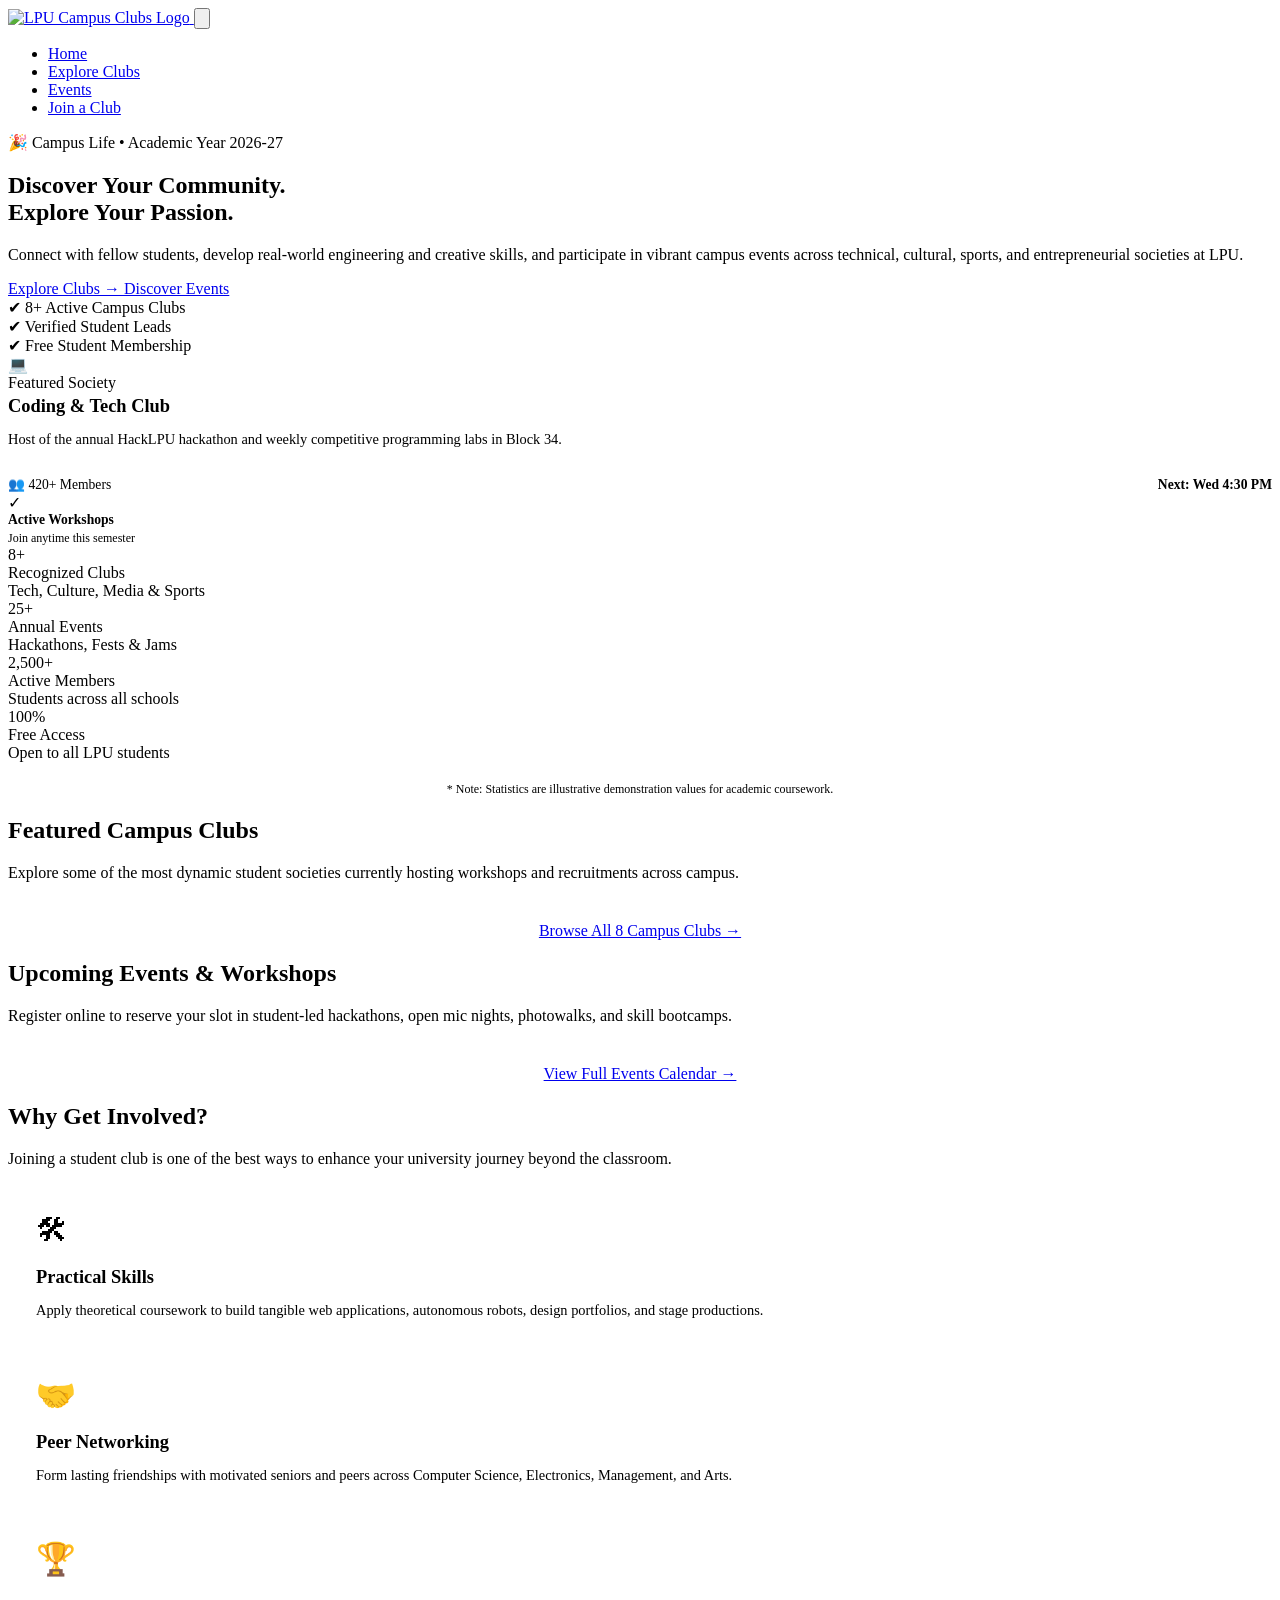
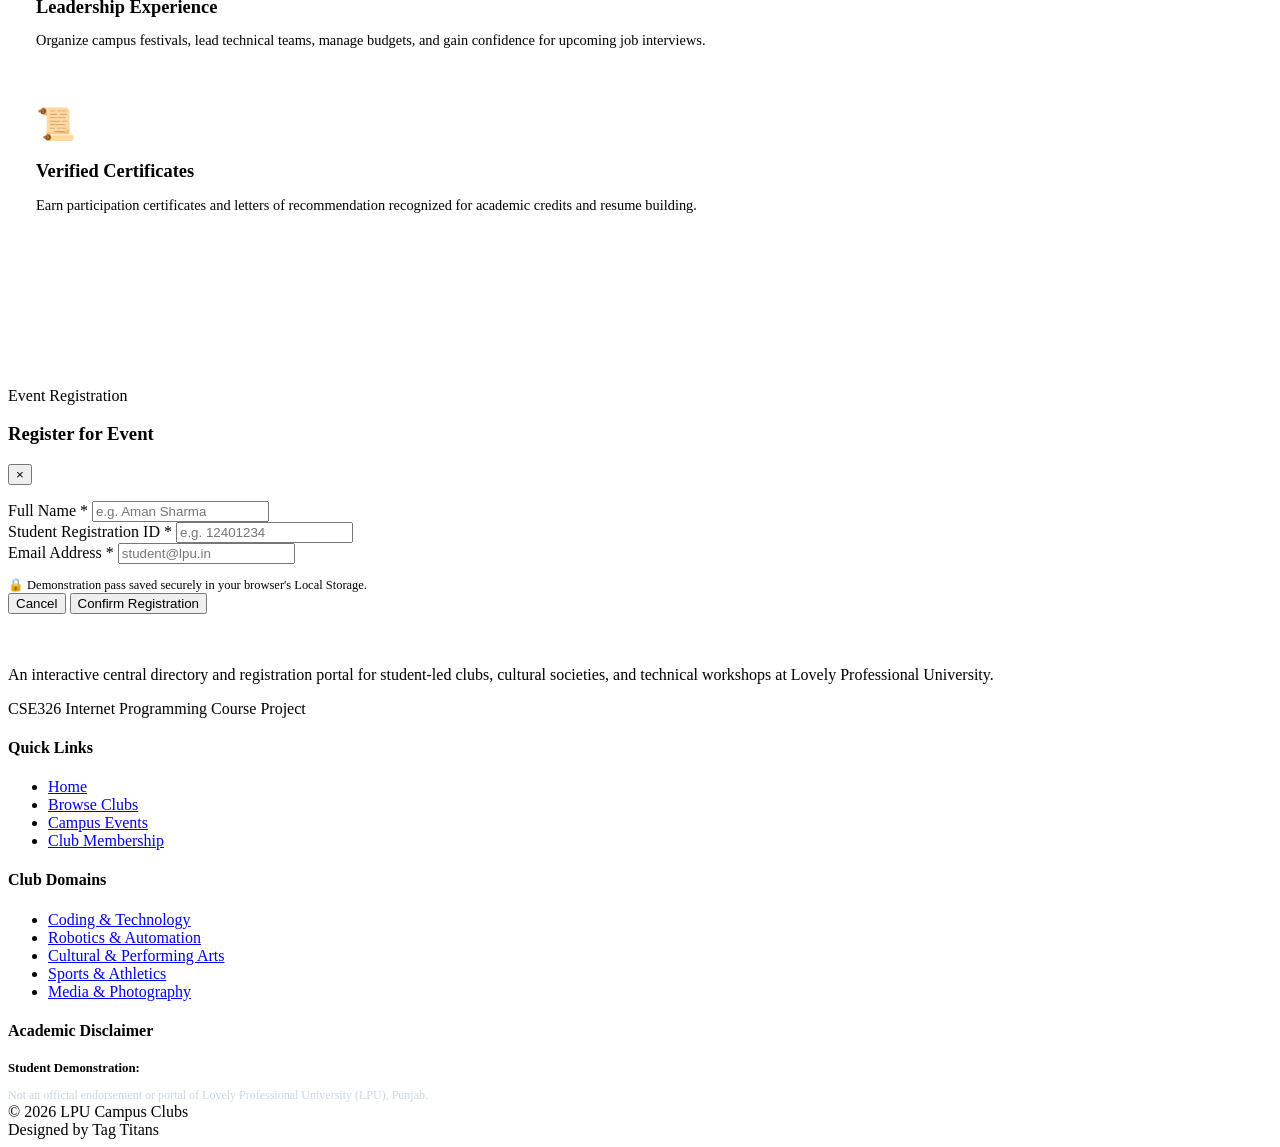
==== index.html @ f7958262 "Add files via upload" ====
<!DOCTYPE html>
<html lang="en">
<head>
  <meta charset="UTF-8">
  <meta name="viewport" content="width=device-width, initial-scale=1.0">
  <meta name="description" content="LPU Campus Clubs - Explore student organizations, campus events, workshops, and join active university clubs at Lovely Professional University.">
  <title>LPU Campus Clubs | Discover Your Community</title>
  
  <!-- Main Stylesheet -->
  <link rel="stylesheet" href="css/style.css">
  <link rel="icon" type="image/svg+xml" href="assets/logo.svg">
</head>
<body>

  <!-- Site Navigation Header -->
  <header class="site-header">
    <div class="container nav-container">
      <!-- Logo Branding -->
      <a href="index.html" class="brand-link" aria-label="LPU Campus Clubs Homepage">
        <img src="assets/logo.svg" alt="LPU Campus Clubs Logo" class="brand-logo-img">
      </a>

      <!-- Mobile Hamburger Button -->
      <button class="mobile-nav-toggle" aria-label="Toggle navigation menu" aria-expanded="false">
        <svg xmlns="http://www.w3.org/2000/svg" fill="none" viewBox="0 0 24 24" stroke="currentColor">
          <path stroke-linecap="round" stroke-linejoin="round" stroke-width="2" d="M4 6h16M4 12h16M4 18h16"/>
        </svg>
      </button>

      <!-- Navigation Links -->
      <nav>
        <ul class="nav-links">
          <li><a href="index.html" class="nav-link active">Home</a></li>
          <li><a href="clubs.html" class="nav-link">Explore Clubs</a></li>
          <li><a href="events.html" class="nav-link">Events</a></li>
          <li><a href="register.html" class="nav-link nav-cta-btn">Join a Club</a></li>
        </ul>
      </nav>
    </div>
  </header>

  <main>
    <!-- Hero Section -->
    <section class="hero">
      <div class="container">
        <div class="hero-grid">
          <!-- Hero Text -->
          <div>
            <div class="hero-pill">
              <span>&#127881;</span> Campus Life &bull; Academic Year 2026-27
            </div>
            <h1 class="hero-title">
              Discover Your Community. <br>
              <span class="highlight">Explore Your Passion.</span>
            </h1>
            <p class="hero-desc">
              Connect with fellow students, develop real-world engineering and creative skills, and participate in vibrant campus events across technical, cultural, sports, and entrepreneurial societies at LPU.
            </p>
            <div class="hero-buttons">
              <a href="clubs.html" class="btn btn-primary">
                Explore Clubs &#8594;
              </a>
              <a href="events.html" class="btn btn-secondary">
                Discover Events
              </a>
            </div>
            <div class="hero-badges-strip">
              <div class="hero-badge-item">
                <span style="color:var(--color-success);">&#10004;</span> 8+ Active Campus Clubs
              </div>
              <div class="hero-badge-item">
                <span style="color:var(--color-primary);">&#10004;</span> Verified Student Leads
              </div>
              <div class="hero-badge-item">
                <span style="color:var(--color-info);">&#10004;</span> Free Student Membership
              </div>
            </div>
          </div>

          <!-- Hero Visual Showcase -->
          <div class="hero-graphic">
            <div class="hero-card-showcase">
              <div class="hero-card-header">
                <div class="hero-card-icon">&#128187;</div>
                <div>
                  <span class="badge badge-tech">Featured Society</span>
                  <h3 style="font-size:1.15rem; margin-top:0.25rem; margin-bottom:0;">Coding &amp; Tech Club</h3>
                </div>
              </div>
              <p style="font-size:0.9rem; color:var(--color-muted); margin-bottom:1rem;">
                Host of the annual HackLPU hackathon and weekly competitive programming labs in Block 34.
              </p>
              <div style="display:flex; justify-content:space-between; align-items:center; font-size:0.85rem; color:var(--color-text); padding-top:0.75rem; border-top:1px solid var(--color-border);">
                <span>&#128101; 420+ Members</span>
                <span style="color:var(--color-primary); font-weight:600;">Next: Wed 4:30 PM</span>
              </div>
            </div>

            <!-- Floating Mini Badge -->
            <div class="floating-stat-card">
              <div class="floating-stat-icon">&#10003;</div>
              <div>
                <strong style="font-size:0.85rem; color:var(--color-dark); display:block;">Active Workshops</strong>
                <span style="font-size:0.75rem; color:var(--color-muted);">Join anytime this semester</span>
              </div>
            </div>
          </div>
        </div>
      </div>
    </section>

    <!-- Statistics Section -->
    <section class="stats-section">
      <div class="container">
        <div class="stats-grid">
          <div class="stat-box">
            <div class="stat-number">8+</div>
            <div class="stat-label">Recognized Clubs</div>
            <div class="stat-sub">Tech, Culture, Media &amp; Sports</div>
          </div>
          <div class="stat-box">
            <div class="stat-number">25+</div>
            <div class="stat-label">Annual Events</div>
            <div class="stat-sub">Hackathons, Fests &amp; Jams</div>
          </div>
          <div class="stat-box">
            <div class="stat-number">2,500+</div>
            <div class="stat-label">Active Members</div>
            <div class="stat-sub">Students across all schools</div>
          </div>
          <div class="stat-box">
            <div class="stat-number">100%</div>
            <div class="stat-label">Free Access</div>
            <div class="stat-sub">Open to all LPU students</div>
          </div>
        </div>
        <p style="text-align:center; font-size:0.75rem; color:var(--color-muted); margin-top:1.25rem; margin-bottom:0;">
          * Note: Statistics are illustrative demonstration values for academic coursework.
        </p>
      </div>
    </section>

    <!-- Featured Clubs Section -->
    <section class="section">
      <div class="container">
        <div class="section-header">
          <h2>Featured Campus Clubs</h2>
          <p>Explore some of the most dynamic student societies currently hosting workshops and recruitments across campus.</p>
        </div>

        <!-- Populated dynamically by js/clubs.js -->
        <div id="featured-clubs-container" class="card-grid"></div>

        <div style="text-align:center; margin-top:2.5rem;">
          <a href="clubs.html" class="btn btn-outline">
            Browse All 8 Campus Clubs &#8594;
          </a>
        </div>
      </div>
    </section>

    <!-- Upcoming Events Section -->
    <section class="section" style="background-color: #ffffff; border-top:1px solid var(--color-border); border-bottom:1px solid var(--color-border);">
      <div class="container">
        <div class="section-header">
          <h2>Upcoming Events &amp; Workshops</h2>
          <p>Register online to reserve your slot in student-led hackathons, open mic nights, photowalks, and skill bootcamps.</p>
        </div>

        <!-- Populated dynamically by js/events.js -->
        <div id="upcoming-events-container" class="card-grid"></div>

        <div style="text-align:center; margin-top:2.5rem;">
          <a href="events.html" class="btn btn-primary">
            View Full Events Calendar &#8594;
          </a>
        </div>
      </div>
    </section>

    <!-- Why Join Campus Clubs Section -->
    <section class="section">
      <div class="container">
        <div class="section-header">
          <h2>Why Get Involved?</h2>
          <p>Joining a student club is one of the best ways to enhance your university journey beyond the classroom.</p>
        </div>

        <div class="card-grid" style="grid-template-columns: repeat(auto-fit, minmax(260px, 1fr));">
          <div class="stat-box" style="text-align:left; padding:1.75rem;">
            <div style="font-size:2rem; color:var(--color-primary); margin-bottom:0.75rem;">&#128736;</div>
            <h3 style="font-size:1.15rem; margin-bottom:0.5rem;">Practical Skills</h3>
            <p style="font-size:0.9rem; color:var(--color-muted); margin-bottom:0;">
              Apply theoretical coursework to build tangible web applications, autonomous robots, design portfolios, and stage productions.
            </p>
          </div>

          <div class="stat-box" style="text-align:left; padding:1.75rem;">
            <div style="font-size:2rem; color:var(--color-primary); margin-bottom:0.75rem;">&#129309;</div>
            <h3 style="font-size:1.15rem; margin-bottom:0.5rem;">Peer Networking</h3>
            <p style="font-size:0.9rem; color:var(--color-muted); margin-bottom:0;">
              Form lasting friendships with motivated seniors and peers across Computer Science, Electronics, Management, and Arts.
            </p>
          </div>

          <div class="stat-box" style="text-align:left; padding:1.75rem;">
            <div style="font-size:2rem; color:var(--color-primary); margin-bottom:0.75rem;">&#127942;</div>
            <h3 style="font-size:1.15rem; margin-bottom:0.5rem;">Leadership Experience</h3>
            <p style="font-size:0.9rem; color:var(--color-muted); margin-bottom:0;">
              Organize campus festivals, lead technical teams, manage budgets, and gain confidence for upcoming job interviews.
            </p>
          </div>

          <div class="stat-box" style="text-align:left; padding:1.75rem;">
            <div style="font-size:2rem; color:var(--color-primary); margin-bottom:0.75rem;">&#128220;</div>
            <h3 style="font-size:1.15rem; margin-bottom:0.5rem;">Verified Certificates</h3>
            <p style="font-size:0.9rem; color:var(--color-muted); margin-bottom:0;">
              Earn participation certificates and letters of recommendation recognized for academic credits and resume building.
            </p>
          </div>
        </div>
      </div>
    </section>

    <!-- Call to Action Banner -->
    <section class="section-sm" style="background: linear-gradient(135deg, var(--color-primary) 0%, var(--color-primary-hover) 100%); color:#ffffff;">
      <div class="container" style="text-align:center;">
        <h2 style="color:#ffffff; margin-bottom:0.75rem;">Ready to Find Your Community?</h2>
        <p style="color:var(--color-primary-light); max-width:600px; margin:0 auto 1.75rem auto; font-size:1.05rem;">
          Take the first step toward enriching your campus experience. Membership is free for all enrolled LPU students.
        </p>
        <a href="register.html" class="btn btn-secondary" style="font-weight:700; color:var(--color-primary-hover);">
          Join a Club Today &#8594;
        </a>
      </div>
    </section>
  </main>

  <!-- Reusable Event Registration Modal Dialog -->
  <div class="modal-backdrop" id="event-registration-modal" role="dialog" aria-modal="true" aria-labelledby="modal-event-title">
    <div class="modal-dialog">
      <div class="modal-header">
        <div>
          <span class="badge badge-tech" style="margin-bottom:0.25rem;">Event Registration</span>
          <h3 class="modal-title" id="modal-event-title">Register for Event</h3>
        </div>
        <button type="button" class="modal-close-btn" id="modal-close-btn" aria-label="Close modal">&times;</button>
      </div>
      <form id="modal-event-form">
        <div class="modal-body">
          <p id="modal-event-meta" style="font-size:0.85rem; color:var(--color-muted); margin-bottom:1rem;"></p>
          
          <div class="form-group">
            <label class="form-label" for="modal-student-name">Full Name <span class="required">*</span></label>
            <input type="text" id="modal-student-name" class="form-control" placeholder="e.g. Aman Sharma" required>
          </div>

          <div class="form-group">
            <label class="form-label" for="modal-student-id">Student Registration ID <span class="required">*</span></label>
            <input type="text" id="modal-student-id" class="form-control" placeholder="e.g. 12401234" required>
          </div>

          <div class="form-group">
            <label class="form-label" for="modal-student-email">Email Address <span class="required">*</span></label>
            <input type="email" id="modal-student-email" class="form-control" placeholder="student@lpu.in" required>
          </div>

          <p style="font-size:0.78rem; color:var(--color-muted); margin-bottom:0;">
            &#128274; Demonstration pass saved securely in your browser's Local Storage.
          </p>
        </div>
        <div class="modal-footer">
          <button type="button" class="btn btn-secondary btn-sm" id="modal-cancel-btn">Cancel</button>
          <button type="submit" class="btn btn-primary btn-sm">Confirm Registration</button>
        </div>
      </form>
    </div>
  </div>

  <!-- Shared Site Footer -->
  <footer class="site-footer">
    <div class="container">
      <div class="footer-grid">
        <!-- Col 1: About -->
        <div class="footer-col">
          <div style="display:flex; align-items:center; gap:0.5rem; margin-bottom:1rem;">
            <img src="assets/logo.svg" alt="LPU Campus Clubs Logo" style="height:36px; filter:brightness(0) invert(1);">
          </div>
          <p>
            An interactive central directory and registration portal for student-led clubs, cultural societies, and technical workshops at Lovely Professional University.
          </p>
          <p class="disclaimer-tag">CSE326 Internet Programming Course Project</p>
        </div>

        <!-- Col 2: Navigation -->
        <div class="footer-col">
          <h4>Quick Links</h4>
          <ul class="footer-links">
            <li><a href="index.html">Home</a></li>
            <li><a href="clubs.html">Browse Clubs</a></li>
            <li><a href="events.html">Campus Events</a></li>
            <li><a href="register.html">Club Membership</a></li>
          </ul>
        </div>

        <!-- Col 3: Popular Categories -->
        <div class="footer-col">
          <h4>Club Domains</h4>
          <ul class="footer-links">
            <li><a href="clubs.html">Coding &amp; Technology</a></li>
            <li><a href="clubs.html">Robotics &amp; Automation</a></li>
            <li><a href="clubs.html">Cultural &amp; Performing Arts</a></li>
            <li><a href="clubs.html">Sports &amp; Athletics</a></li>
            <li><a href="clubs.html">Media &amp; Photography</a></li>
          </ul>
        </div>

        <!-- Col 4: Project Disclaimer -->
        <div class="footer-col">
          <h4>Academic Disclaimer</h4>
          <div class="footer-badge-box">
            <p style="font-size:0.8rem; margin-bottom:0.5rem;">
              <strong>Student Demonstration:</strong>
            </p>
            <p style="font-size:0.75rem; margin-bottom:0; color:#cbd5e1;">
              Not an official endorsement or portal of Lovely Professional University (LPU), Punjab.
            </p>
          </div>
        </div>
      </div>

      <div class="footer-bottom">
        <div>
          &copy; 2026 LPU Campus Clubs
        </div>
        <div>
          Designed by Tag Titans
        </div>
      </div>
    </div>
  </footer>

  <!-- Scripts -->
  <script src="js/main.js"></script>
  <script src="js/clubs.js"></script>
  <script src="js/events.js"></script>
</body>
</html>
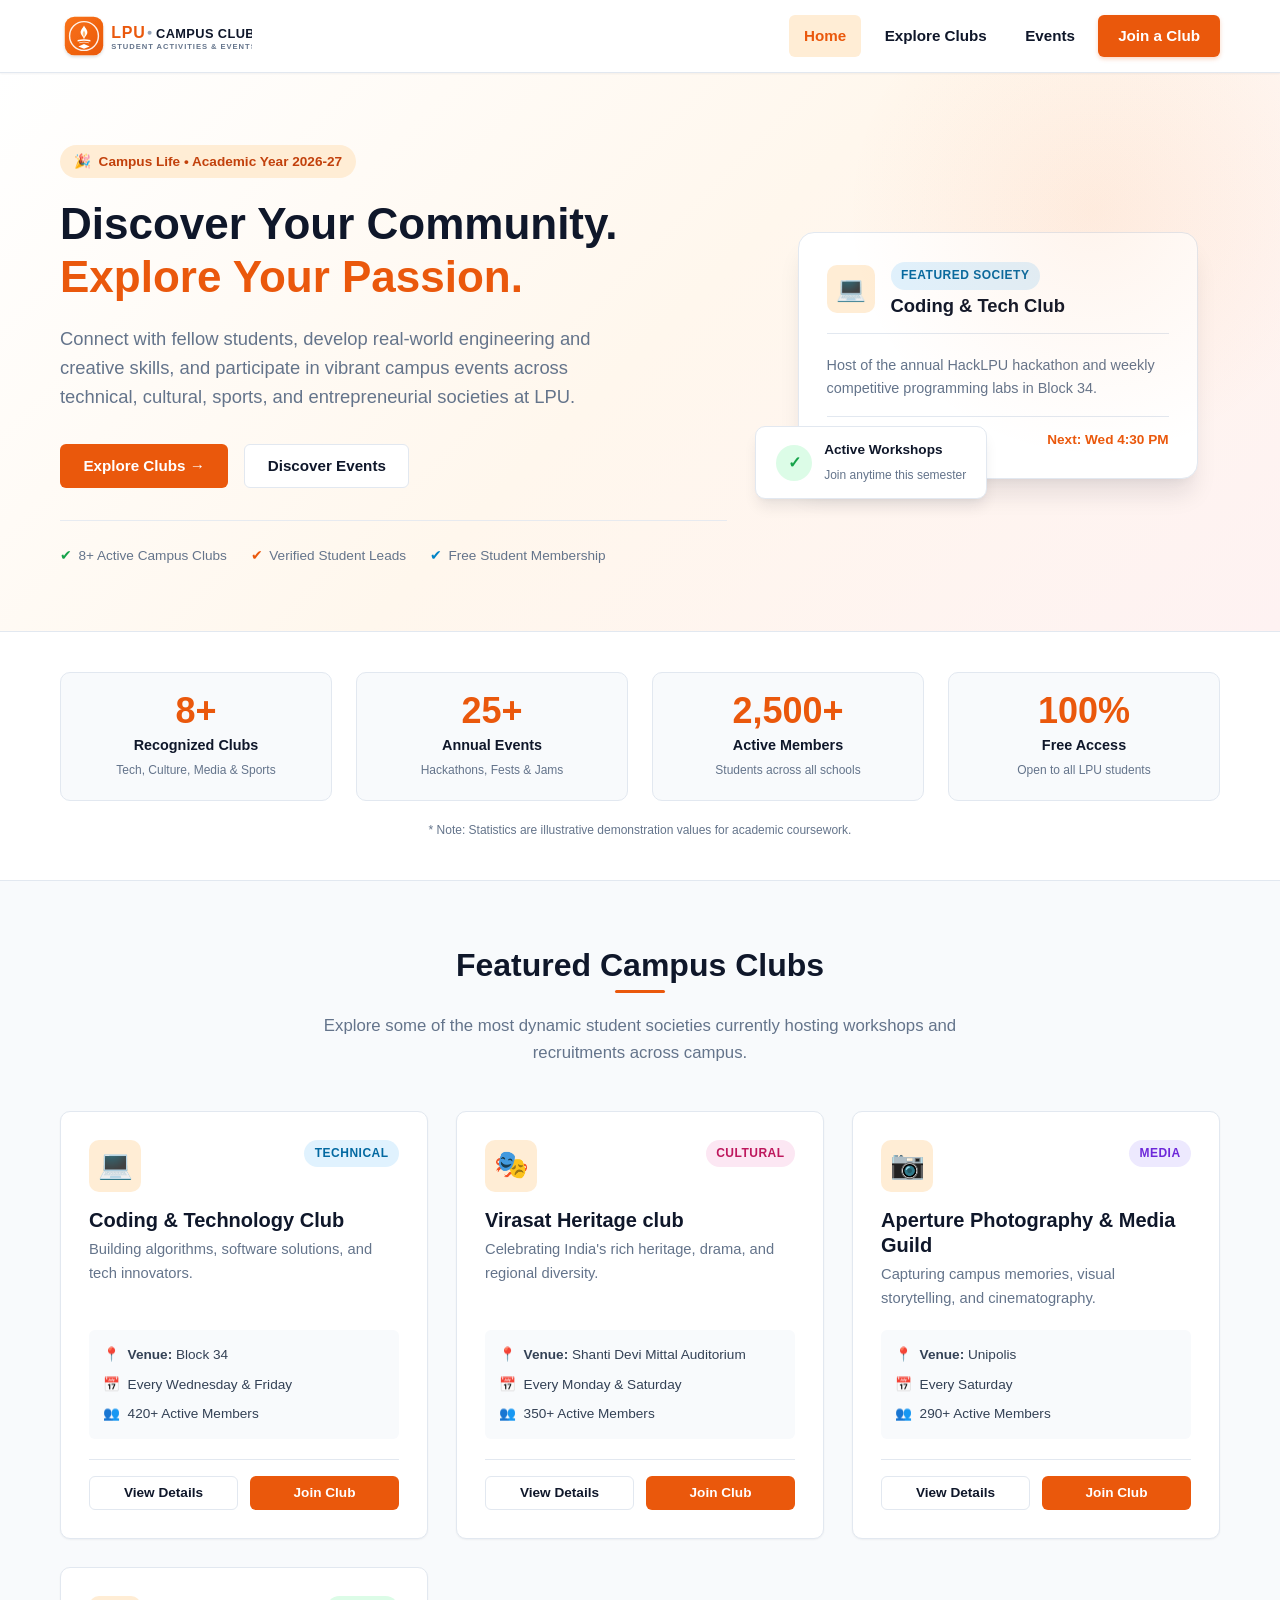
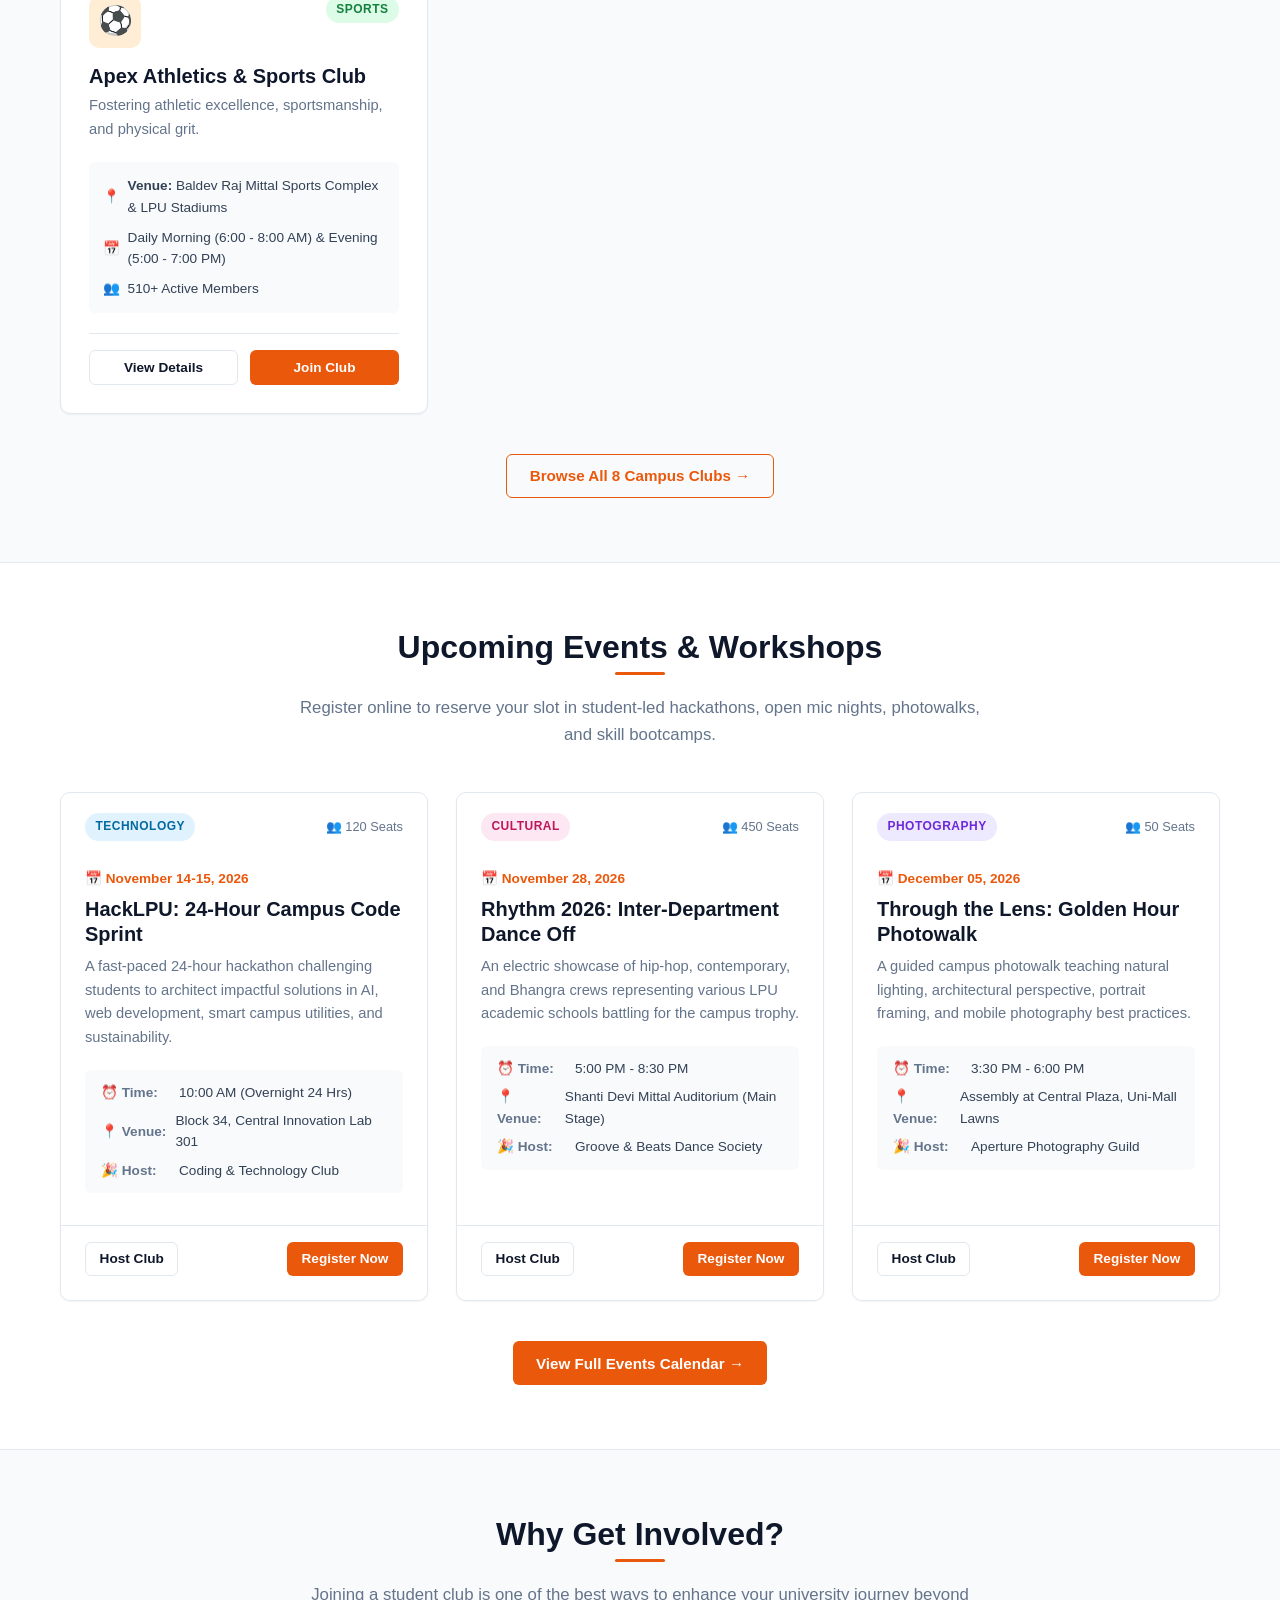
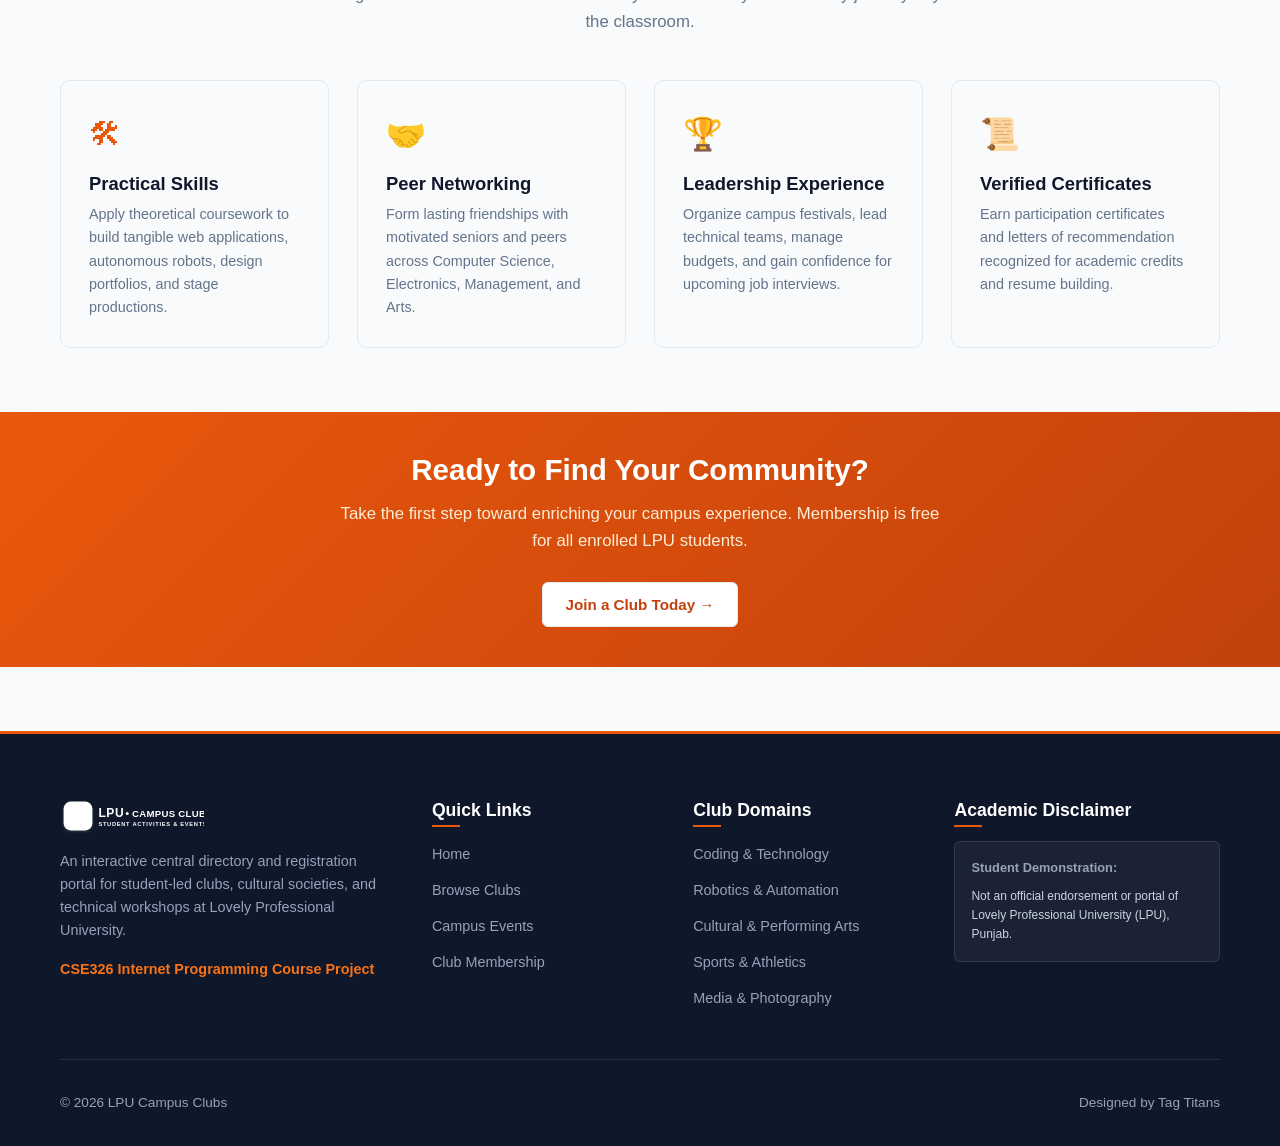
==== commit 7070c6f2: "Update index.html" ====
--- a/index.html
+++ b/index.html
@@ -1,33 +1,50 @@
+
 <!DOCTYPE html>
 <html lang="en">
 <head>
   <meta charset="UTF-8">
   <meta name="viewport" content="width=device-width, initial-scale=1.0">
+
   <meta name="description" content="LPU Campus Clubs - Explore student organizations, campus events, workshops, and join active university clubs at Lovely Professional University.">
+
   <title>LPU Campus Clubs | Discover Your Community</title>
-  
-  <!-- Main Stylesheet -->
-  <link rel="stylesheet" href="css/style.css">
-  <link rel="icon" type="image/svg+xml" href="assets/logo.svg">
+
+  <!-- Correct CSS Path -->
+  <link rel="stylesheet" href="style.css">
+
+  <!-- Correct Logo Path -->
+  <link rel="icon" type="image/svg+xml" href="logo.svg">
+
+  <!-- JavaScript Files -->
+  <script src="main.js" defer></script>
+  <script src="clubs.js" defer></script>
+  <script src="events.js" defer></script>
 </head>
+
 <body>
 
-  <!-- Site Navigation Header -->
+  <!-- HEADER -->
   <header class="site-header">
     <div class="container nav-container">
-      <!-- Logo Branding -->
+
       <a href="index.html" class="brand-link" aria-label="LPU Campus Clubs Homepage">
-        <img src="assets/logo.svg" alt="LPU Campus Clubs Logo" class="brand-logo-img">
+        <img src="logo.svg" alt="LPU Campus Clubs Logo" class="brand-logo-img">
       </a>
 
-      <!-- Mobile Hamburger Button -->
-      <button class="mobile-nav-toggle" aria-label="Toggle navigation menu" aria-expanded="false">
-        <svg xmlns="http://www.w3.org/2000/svg" fill="none" viewBox="0 0 24 24" stroke="currentColor">
-          <path stroke-linecap="round" stroke-linejoin="round" stroke-width="2" d="M4 6h16M4 12h16M4 18h16"/>
+      <button class="mobile-nav-toggle"
+        aria-label="Toggle navigation menu"
+        aria-expanded="false">
+
+        <svg xmlns="http://www.w3.org/2000/svg"
+          fill="none" viewBox="0 0 24 24" stroke="currentColor">
+          <path stroke-linecap="round"
+            stroke-linejoin="round"
+            stroke-width="2"
+            d="M4 6h16M4 12h16M4 18h16"/>
         </svg>
+
       </button>
 
-      <!-- Navigation Links -->
       <nav>
         <ul class="nav-links">
           <li><a href="index.html" class="nav-link active">Home</a></li>
@@ -36,276 +53,493 @@
           <li><a href="register.html" class="nav-link nav-cta-btn">Join a Club</a></li>
         </ul>
       </nav>
+
     </div>
   </header>
 
+
   <main>
-    <!-- Hero Section -->
+
+    <!-- HERO SECTION -->
     <section class="hero">
       <div class="container">
         <div class="hero-grid">
-          <!-- Hero Text -->
+
           <div>
+
             <div class="hero-pill">
-              <span>&#127881;</span> Campus Life &bull; Academic Year 2026-27
+              <span>&#127881;</span>
+              Campus Life &bull; Academic Year 2026-27
             </div>
+
             <h1 class="hero-title">
-              Discover Your Community. <br>
+              Discover Your Community.
+              <br>
               <span class="highlight">Explore Your Passion.</span>
             </h1>
+
             <p class="hero-desc">
-              Connect with fellow students, develop real-world engineering and creative skills, and participate in vibrant campus events across technical, cultural, sports, and entrepreneurial societies at LPU.
-            </p>
+              Connect with fellow students, develop real-world engineering
+              and creative skills, and participate in vibrant campus events
+              across technical, cultural, sports, and entrepreneurial
+              societies at LPU.
+            </p>
+
             <div class="hero-buttons">
+
               <a href="clubs.html" class="btn btn-primary">
                 Explore Clubs &#8594;
               </a>
+
               <a href="events.html" class="btn btn-secondary">
                 Discover Events
               </a>
+
             </div>
+
             <div class="hero-badges-strip">
+
               <div class="hero-badge-item">
-                <span style="color:var(--color-success);">&#10004;</span> 8+ Active Campus Clubs
+                <span style="color:var(--color-success);">&#10004;</span>
+                8+ Active Campus Clubs
               </div>
+
               <div class="hero-badge-item">
-                <span style="color:var(--color-primary);">&#10004;</span> Verified Student Leads
+                <span style="color:var(--color-primary);">&#10004;</span>
+                Verified Student Leads
               </div>
+
               <div class="hero-badge-item">
-                <span style="color:var(--color-info);">&#10004;</span> Free Student Membership
+                <span style="color:var(--color-info);">&#10004;</span>
+                Free Student Membership
               </div>
+
             </div>
-          </div>
-
-          <!-- Hero Visual Showcase -->
+
+          </div>
+
+
+          <!-- HERO GRAPHIC -->
           <div class="hero-graphic">
+
             <div class="hero-card-showcase">
+
               <div class="hero-card-header">
+
                 <div class="hero-card-icon">&#128187;</div>
+
                 <div>
                   <span class="badge badge-tech">Featured Society</span>
-                  <h3 style="font-size:1.15rem; margin-top:0.25rem; margin-bottom:0;">Coding &amp; Tech Club</h3>
+
+                  <h3 style="font-size:1.15rem;margin-top:0.25rem;margin-bottom:0;">
+                    Coding &amp; Tech Club
+                  </h3>
                 </div>
+
               </div>
-              <p style="font-size:0.9rem; color:var(--color-muted); margin-bottom:1rem;">
-                Host of the annual HackLPU hackathon and weekly competitive programming labs in Block 34.
+
+              <p style="font-size:0.9rem;color:var(--color-muted);margin-bottom:1rem;">
+                Host of the annual HackLPU hackathon and weekly
+                competitive programming labs in Block 34.
               </p>
-              <div style="display:flex; justify-content:space-between; align-items:center; font-size:0.85rem; color:var(--color-text); padding-top:0.75rem; border-top:1px solid var(--color-border);">
+
+              <div style="display:flex;justify-content:space-between;align-items:center;font-size:0.85rem;color:var(--color-text);padding-top:0.75rem;border-top:1px solid var(--color-border);">
+
                 <span>&#128101; 420+ Members</span>
-                <span style="color:var(--color-primary); font-weight:600;">Next: Wed 4:30 PM</span>
+
+                <span style="color:var(--color-primary);font-weight:600;">
+                  Next: Wed 4:30 PM
+                </span>
+
               </div>
+
             </div>
 
-            <!-- Floating Mini Badge -->
             <div class="floating-stat-card">
+
               <div class="floating-stat-icon">&#10003;</div>
+
               <div>
-                <strong style="font-size:0.85rem; color:var(--color-dark); display:block;">Active Workshops</strong>
-                <span style="font-size:0.75rem; color:var(--color-muted);">Join anytime this semester</span>
+                <strong style="font-size:0.85rem;color:var(--color-dark);display:block;">
+                  Active Workshops
+                </strong>
+
+                <span style="font-size:0.75rem;color:var(--color-muted);">
+                  Join anytime this semester
+                </span>
               </div>
+
             </div>
-          </div>
+
+          </div>
+
         </div>
       </div>
     </section>
 
-    <!-- Statistics Section -->
+
+    <!-- STATISTICS -->
     <section class="stats-section">
+
       <div class="container">
+
         <div class="stats-grid">
+
           <div class="stat-box">
             <div class="stat-number">8+</div>
             <div class="stat-label">Recognized Clubs</div>
             <div class="stat-sub">Tech, Culture, Media &amp; Sports</div>
           </div>
+
           <div class="stat-box">
             <div class="stat-number">25+</div>
             <div class="stat-label">Annual Events</div>
             <div class="stat-sub">Hackathons, Fests &amp; Jams</div>
           </div>
+
           <div class="stat-box">
             <div class="stat-number">2,500+</div>
             <div class="stat-label">Active Members</div>
             <div class="stat-sub">Students across all schools</div>
           </div>
+
           <div class="stat-box">
             <div class="stat-number">100%</div>
             <div class="stat-label">Free Access</div>
             <div class="stat-sub">Open to all LPU students</div>
           </div>
-        </div>
-        <p style="text-align:center; font-size:0.75rem; color:var(--color-muted); margin-top:1.25rem; margin-bottom:0;">
+
+        </div>
+
+        <p style="text-align:center;font-size:0.75rem;color:var(--color-muted);margin-top:1.25rem;margin-bottom:0;">
           * Note: Statistics are illustrative demonstration values for academic coursework.
         </p>
-      </div>
+
+      </div>
+
     </section>
 
-    <!-- Featured Clubs Section -->
+
+    <!-- FEATURED CLUBS -->
     <section class="section">
+
       <div class="container">
+
         <div class="section-header">
           <h2>Featured Campus Clubs</h2>
-          <p>Explore some of the most dynamic student societies currently hosting workshops and recruitments across campus.</p>
-        </div>
-
-        <!-- Populated dynamically by js/clubs.js -->
+
+          <p>
+            Explore some of the most dynamic student societies currently
+            hosting workshops and recruitments across campus.
+          </p>
+        </div>
+
         <div id="featured-clubs-container" class="card-grid"></div>
 
-        <div style="text-align:center; margin-top:2.5rem;">
+        <div style="text-align:center;margin-top:2.5rem;">
+
           <a href="clubs.html" class="btn btn-outline">
             Browse All 8 Campus Clubs &#8594;
           </a>
-        </div>
-      </div>
+
+        </div>
+
+      </div>
+
     </section>
 
-    <!-- Upcoming Events Section -->
-    <section class="section" style="background-color: #ffffff; border-top:1px solid var(--color-border); border-bottom:1px solid var(--color-border);">
+
+    <!-- UPCOMING EVENTS -->
+    <section class="section"
+      style="background-color:#ffffff;border-top:1px solid var(--color-border);border-bottom:1px solid var(--color-border);">
+
       <div class="container">
+
         <div class="section-header">
           <h2>Upcoming Events &amp; Workshops</h2>
-          <p>Register online to reserve your slot in student-led hackathons, open mic nights, photowalks, and skill bootcamps.</p>
-        </div>
-
-        <!-- Populated dynamically by js/events.js -->
+
+          <p>
+            Register online to reserve your slot in student-led hackathons,
+            open mic nights, photowalks, and skill bootcamps.
+          </p>
+        </div>
+
         <div id="upcoming-events-container" class="card-grid"></div>
 
-        <div style="text-align:center; margin-top:2.5rem;">
+        <div style="text-align:center;margin-top:2.5rem;">
+
           <a href="events.html" class="btn btn-primary">
             View Full Events Calendar &#8594;
           </a>
-        </div>
-      </div>
+
+        </div>
+
+      </div>
+
     </section>
 
-    <!-- Why Join Campus Clubs Section -->
+
+    <!-- WHY JOIN CLUBS -->
     <section class="section">
+
       <div class="container">
+
         <div class="section-header">
           <h2>Why Get Involved?</h2>
-          <p>Joining a student club is one of the best ways to enhance your university journey beyond the classroom.</p>
-        </div>
-
-        <div class="card-grid" style="grid-template-columns: repeat(auto-fit, minmax(260px, 1fr));">
-          <div class="stat-box" style="text-align:left; padding:1.75rem;">
-            <div style="font-size:2rem; color:var(--color-primary); margin-bottom:0.75rem;">&#128736;</div>
-            <h3 style="font-size:1.15rem; margin-bottom:0.5rem;">Practical Skills</h3>
-            <p style="font-size:0.9rem; color:var(--color-muted); margin-bottom:0;">
-              Apply theoretical coursework to build tangible web applications, autonomous robots, design portfolios, and stage productions.
-            </p>
-          </div>
-
-          <div class="stat-box" style="text-align:left; padding:1.75rem;">
-            <div style="font-size:2rem; color:var(--color-primary); margin-bottom:0.75rem;">&#129309;</div>
-            <h3 style="font-size:1.15rem; margin-bottom:0.5rem;">Peer Networking</h3>
-            <p style="font-size:0.9rem; color:var(--color-muted); margin-bottom:0;">
-              Form lasting friendships with motivated seniors and peers across Computer Science, Electronics, Management, and Arts.
-            </p>
-          </div>
-
-          <div class="stat-box" style="text-align:left; padding:1.75rem;">
-            <div style="font-size:2rem; color:var(--color-primary); margin-bottom:0.75rem;">&#127942;</div>
-            <h3 style="font-size:1.15rem; margin-bottom:0.5rem;">Leadership Experience</h3>
-            <p style="font-size:0.9rem; color:var(--color-muted); margin-bottom:0;">
-              Organize campus festivals, lead technical teams, manage budgets, and gain confidence for upcoming job interviews.
-            </p>
-          </div>
-
-          <div class="stat-box" style="text-align:left; padding:1.75rem;">
-            <div style="font-size:2rem; color:var(--color-primary); margin-bottom:0.75rem;">&#128220;</div>
-            <h3 style="font-size:1.15rem; margin-bottom:0.5rem;">Verified Certificates</h3>
-            <p style="font-size:0.9rem; color:var(--color-muted); margin-bottom:0;">
-              Earn participation certificates and letters of recommendation recognized for academic credits and resume building.
-            </p>
-          </div>
-        </div>
-      </div>
+
+          <p>
+            Joining a student club is one of the best ways to enhance
+            your university journey beyond the classroom.
+          </p>
+        </div>
+
+        <div class="card-grid"
+          style="grid-template-columns:repeat(auto-fit,minmax(260px,1fr));">
+
+          <div class="stat-box" style="text-align:left;padding:1.75rem;">
+            <div style="font-size:2rem;color:var(--color-primary);margin-bottom:0.75rem;">&#128736;</div>
+
+            <h3 style="font-size:1.15rem;margin-bottom:0.5rem;">
+              Practical Skills
+            </h3>
+
+            <p style="font-size:0.9rem;color:var(--color-muted);margin-bottom:0;">
+              Apply theoretical coursework to build tangible web applications,
+              autonomous robots, design portfolios, and stage productions.
+            </p>
+          </div>
+
+
+          <div class="stat-box" style="text-align:left;padding:1.75rem;">
+            <div style="font-size:2rem;color:var(--color-primary);margin-bottom:0.75rem;">&#129309;</div>
+
+            <h3 style="font-size:1.15rem;margin-bottom:0.5rem;">
+              Peer Networking
+            </h3>
+
+            <p style="font-size:0.9rem;color:var(--color-muted);margin-bottom:0;">
+              Form lasting friendships with motivated seniors and peers
+              across Computer Science, Electronics, Management, and Arts.
+            </p>
+          </div>
+
+
+          <div class="stat-box" style="text-align:left;padding:1.75rem;">
+            <div style="font-size:2rem;color:var(--color-primary);margin-bottom:0.75rem;">&#127942;</div>
+
+            <h3 style="font-size:1.15rem;margin-bottom:0.5rem;">
+              Leadership Experience
+            </h3>
+
+            <p style="font-size:0.9rem;color:var(--color-muted);margin-bottom:0;">
+              Organize campus festivals, lead technical teams,
+              manage budgets, and gain confidence for upcoming job interviews.
+            </p>
+          </div>
+
+
+          <div class="stat-box" style="text-align:left;padding:1.75rem;">
+            <div style="font-size:2rem;color:var(--color-primary);margin-bottom:0.75rem;">&#128220;</div>
+
+            <h3 style="font-size:1.15rem;margin-bottom:0.5rem;">
+              Verified Certificates
+            </h3>
+
+            <p style="font-size:0.9rem;color:var(--color-muted);margin-bottom:0;">
+              Earn participation certificates and letters of recommendation
+              recognized for academic credits and resume building.
+            </p>
+          </div>
+
+        </div>
+
+      </div>
+
     </section>
 
-    <!-- Call to Action Banner -->
-    <section class="section-sm" style="background: linear-gradient(135deg, var(--color-primary) 0%, var(--color-primary-hover) 100%); color:#ffffff;">
+
+    <!-- CALL TO ACTION -->
+    <section class="section-sm"
+      style="background:linear-gradient(135deg,var(--color-primary) 0%,var(--color-primary-hover) 100%);color:#ffffff;">
+
       <div class="container" style="text-align:center;">
-        <h2 style="color:#ffffff; margin-bottom:0.75rem;">Ready to Find Your Community?</h2>
-        <p style="color:var(--color-primary-light); max-width:600px; margin:0 auto 1.75rem auto; font-size:1.05rem;">
-          Take the first step toward enriching your campus experience. Membership is free for all enrolled LPU students.
+
+        <h2 style="color:#ffffff;margin-bottom:0.75rem;">
+          Ready to Find Your Community?
+        </h2>
+
+        <p style="color:var(--color-primary-light);max-width:600px;margin:0 auto 1.75rem auto;font-size:1.05rem;">
+          Take the first step toward enriching your campus experience.
+          Membership is free for all enrolled LPU students.
         </p>
-        <a href="register.html" class="btn btn-secondary" style="font-weight:700; color:var(--color-primary-hover);">
+
+        <a href="register.html" class="btn btn-secondary"
+          style="font-weight:700;color:var(--color-primary-hover);">
           Join a Club Today &#8594;
         </a>
-      </div>
+
+      </div>
+
     </section>
+
   </main>
 
-  <!-- Reusable Event Registration Modal Dialog -->
-  <div class="modal-backdrop" id="event-registration-modal" role="dialog" aria-modal="true" aria-labelledby="modal-event-title">
+
+  <!-- EVENT REGISTRATION MODAL -->
+  <div class="modal-backdrop"
+    id="event-registration-modal"
+    role="dialog"
+    aria-modal="true"
+    aria-labelledby="modal-event-title">
+
     <div class="modal-dialog">
+
       <div class="modal-header">
+
         <div>
-          <span class="badge badge-tech" style="margin-bottom:0.25rem;">Event Registration</span>
-          <h3 class="modal-title" id="modal-event-title">Register for Event</h3>
-        </div>
-        <button type="button" class="modal-close-btn" id="modal-close-btn" aria-label="Close modal">&times;</button>
-      </div>
+          <span class="badge badge-tech" style="margin-bottom:0.25rem;">
+            Event Registration
+          </span>
+
+          <h3 class="modal-title" id="modal-event-title">
+            Register for Event
+          </h3>
+        </div>
+
+        <button type="button"
+          class="modal-close-btn"
+          id="modal-close-btn"
+          aria-label="Close modal">
+          &times;
+        </button>
+
+      </div>
+
+
       <form id="modal-event-form">
+
         <div class="modal-body">
-          <p id="modal-event-meta" style="font-size:0.85rem; color:var(--color-muted); margin-bottom:1rem;"></p>
-          
+
+          <p id="modal-event-meta"
+            style="font-size:0.85rem;color:var(--color-muted);margin-bottom:1rem;">
+          </p>
+
           <div class="form-group">
-            <label class="form-label" for="modal-student-name">Full Name <span class="required">*</span></label>
-            <input type="text" id="modal-student-name" class="form-control" placeholder="e.g. Aman Sharma" required>
-          </div>
+            <label class="form-label" for="modal-student-name">
+              Full Name <span class="required">*</span>
+            </label>
+
+            <input type="text"
+              id="modal-student-name"
+              class="form-control"
+              placeholder="e.g. Aman Sharma"
+              required>
+          </div>
+
 
           <div class="form-group">
-            <label class="form-label" for="modal-student-id">Student Registration ID <span class="required">*</span></label>
-            <input type="text" id="modal-student-id" class="form-control" placeholder="e.g. 12401234" required>
-          </div>
+            <label class="form-label" for="modal-student-id">
+              Student Registration ID <span class="required">*</span>
+            </label>
+
+            <input type="text"
+              id="modal-student-id"
+              class="form-control"
+              placeholder="e.g. 12401234"
+              required>
+          </div>
+
 
           <div class="form-group">
-            <label class="form-label" for="modal-student-email">Email Address <span class="required">*</span></label>
-            <input type="email" id="modal-student-email" class="form-control" placeholder="student@lpu.in" required>
-          </div>
-
-          <p style="font-size:0.78rem; color:var(--color-muted); margin-bottom:0;">
+            <label class="form-label" for="modal-student-email">
+              Email Address <span class="required">*</span>
+            </label>
+
+            <input type="email"
+              id="modal-student-email"
+              class="form-control"
+              placeholder="student@lpu.in"
+              required>
+          </div>
+
+
+          <p style="font-size:0.78rem;color:var(--color-muted);margin-bottom:0;">
             &#128274; Demonstration pass saved securely in your browser's Local Storage.
           </p>
-        </div>
+
+        </div>
+
+
         <div class="modal-footer">
-          <button type="button" class="btn btn-secondary btn-sm" id="modal-cancel-btn">Cancel</button>
-          <button type="submit" class="btn btn-primary btn-sm">Confirm Registration</button>
-        </div>
+
+          <button type="button"
+            class="btn btn-secondary btn-sm"
+            id="modal-cancel-btn">
+            Cancel
+          </button>
+
+          <button type="submit"
+            class="btn btn-primary btn-sm">
+            Confirm Registration
+          </button>
+
+        </div>
+
       </form>
+
     </div>
+
   </div>
 
-  <!-- Shared Site Footer -->
+
+  <!-- FOOTER -->
   <footer class="site-footer">
+
     <div class="container">
+
       <div class="footer-grid">
-        <!-- Col 1: About -->
+
         <div class="footer-col">
-          <div style="display:flex; align-items:center; gap:0.5rem; margin-bottom:1rem;">
-            <img src="assets/logo.svg" alt="LPU Campus Clubs Logo" style="height:36px; filter:brightness(0) invert(1);">
-          </div>
+
+          <div style="display:flex;align-items:center;gap:0.5rem;margin-bottom:1rem;">
+
+            <img src="logo.svg"
+              alt="LPU Campus Clubs Logo"
+              style="height:36px;filter:brightness(0) invert(1);">
+
+          </div>
+
           <p>
-            An interactive central directory and registration portal for student-led clubs, cultural societies, and technical workshops at Lovely Professional University.
-          </p>
-          <p class="disclaimer-tag">CSE326 Internet Programming Course Project</p>
-        </div>
-
-        <!-- Col 2: Navigation -->
+            An interactive central directory and registration portal
+            for student-led clubs, cultural societies, and technical
+            workshops at Lovely Professional University.
+          </p>
+
+          <p class="disclaimer-tag">
+            CSE326 Internet Programming Course Project
+          </p>
+
+        </div>
+
+
         <div class="footer-col">
+
           <h4>Quick Links</h4>
+
           <ul class="footer-links">
             <li><a href="index.html">Home</a></li>
             <li><a href="clubs.html">Browse Clubs</a></li>
             <li><a href="events.html">Campus Events</a></li>
             <li><a href="register.html">Club Membership</a></li>
           </ul>
-        </div>
-
-        <!-- Col 3: Popular Categories -->
+
+        </div>
+
+
         <div class="footer-col">
+
           <h4>Club Domains</h4>
+
           <ul class="footer-links">
             <li><a href="clubs.html">Coding &amp; Technology</a></li>
             <li><a href="clubs.html">Robotics &amp; Automation</a></li>
@@ -313,36 +547,47 @@
             <li><a href="clubs.html">Sports &amp; Athletics</a></li>
             <li><a href="clubs.html">Media &amp; Photography</a></li>
           </ul>
-        </div>
-
-        <!-- Col 4: Project Disclaimer -->
+
+        </div>
+
+
         <div class="footer-col">
+
           <h4>Academic Disclaimer</h4>
+
           <div class="footer-badge-box">
-            <p style="font-size:0.8rem; margin-bottom:0.5rem;">
+
+            <p style="font-size:0.8rem;margin-bottom:0.5rem;">
               <strong>Student Demonstration:</strong>
             </p>
-            <p style="font-size:0.75rem; margin-bottom:0; color:#cbd5e1;">
-              Not an official endorsement or portal of Lovely Professional University (LPU), Punjab.
-            </p>
-          </div>
-        </div>
-      </div>
+
+            <p style="font-size:0.75rem;margin-bottom:0;color:#cbd5e1;">
+              Not an official endorsement or portal of Lovely
+              Professional University (LPU), Punjab.
+            </p>
+
+          </div>
+
+        </div>
+
+      </div>
+
 
       <div class="footer-bottom">
+
         <div>
           &copy; 2026 LPU Campus Clubs
         </div>
+
         <div>
           Designed by Tag Titans
         </div>
-      </div>
+
+      </div>
+
     </div>
+
   </footer>
 
-  <!-- Scripts -->
-  <script src="js/main.js"></script>
-  <script src="js/clubs.js"></script>
-  <script src="js/events.js"></script>
 </body>
 </html>
--- a/style.css
+++ b/style.css
@@ -0,0 +1,1562 @@
+/* ==========================================================================
+   LPU CAMPUS CLUBS - MAIN STYLESHEET
+   Course: CSE326 Internet Programming
+   Student Demonstration Project
+   Tech Stack: Pure HTML5 + CSS3 (No Frameworks)
+   ========================================================================== */
+
+/* --------------------------------------------------------------------------
+   1. CSS VARIABLES (DESIGN SYSTEM)
+   -------------------------------------------------------------------------- */
+:root {
+  /* LPU Brand Colors */
+  --color-primary: #ea580c;         /* LPU Signature Vibrant Orange */
+  --color-primary-hover: #c2410c;   /* Deeper Orange for Hover */
+  --color-primary-light: #ffedd5;   /* Soft Peach Background */
+  --color-primary-subtle: #fff7ed;  /* Warm Tint */
+  
+  /* Neutral Palette */
+  --color-dark: #0f172a;            /* Deep Charcoal for Headings */
+  --color-text: #334155;            /* Readable Slate for Body Text */
+  --color-muted: #64748b;           /* Muted Text / Meta Info */
+  --color-border: #e2e8f0;          /* Crisp Border Grey */
+  --color-border-hover: #cbd5e1;
+  --color-bg: #f8fafc;              /* Off-white page background */
+  --color-card-bg: #ffffff;         /* Pure white for cards */
+
+  /* Functional / Status Colors */
+  --color-success: #16a34a;         /* Accessible Green */
+  --color-success-bg: #dcfce7;
+  --color-warning: #d97706;         /* Amber */
+  --color-warning-bg: #fef3c7;
+  --color-danger: #dc2626;          /* Red for Errors */
+  --color-danger-bg: #fee2e2;
+  --color-info: #0284c7;            /* Blue for Technical Badges */
+  --color-info-bg: #e0f2fe;
+
+  /* Typography */
+  --font-family: -apple-system, BlinkMacSystemFont, "Segoe UI", Roboto, "Helvetica Neue", Arial, sans-serif;
+  --font-mono: SFMono-Regular, Menlo, Monaco, Consolas, "Liberation Mono", "Courier New", monospace;
+
+  /* Shadows */
+  --shadow-sm: 0 1px 2px 0 rgba(15, 23, 42, 0.05);
+  --shadow-md: 0 4px 6px -1px rgba(15, 23, 42, 0.08), 0 2px 4px -2px rgba(15, 23, 42, 0.04);
+  --shadow-lg: 0 10px 15px -3px rgba(15, 23, 42, 0.09), 0 4px 6px -4px rgba(15, 23, 42, 0.05);
+  --shadow-xl: 0 20px 25px -5px rgba(15, 23, 42, 0.1), 0 8px 10px -6px rgba(15, 23, 42, 0.05);
+
+  /* Radii */
+  --radius-sm: 6px;
+  --radius-md: 10px;
+  --radius-lg: 16px;
+  --radius-full: 9999px;
+
+  /* Transitions */
+  --transition-fast: 0.18s ease;
+  --transition-normal: 0.28s cubic-bezier(0.4, 0, 0.2, 1);
+}
+
+/* --------------------------------------------------------------------------
+   2. GLOBAL RESET & BASE STYLES
+   -------------------------------------------------------------------------- */
+*, *::before, *::after {
+  box-sizing: border-box;
+  margin: 0;
+  padding: 0;
+}
+
+html {
+  font-size: 16px;
+  scroll-behavior: smooth;
+}
+
+body {
+  font-family: var(--font-family);
+  color: var(--color-text);
+  background-color: var(--color-bg);
+  line-height: 1.6;
+  min-height: 100vh;
+  display: flex;
+  flex-direction: column;
+  -webkit-font-smoothing: antialiased;
+}
+
+main {
+  flex: 1;
+}
+
+/* Accessibility: Focus outlines */
+:focus-visible {
+  outline: 2px solid var(--color-primary);
+  outline-offset: 3px;
+}
+
+img, svg {
+  display: block;
+  max-width: 100%;
+}
+
+a {
+  color: var(--color-primary);
+  text-decoration: none;
+  transition: color var(--transition-fast);
+}
+
+a:hover {
+  color: var(--color-primary-hover);
+}
+
+/* Typography Helpers */
+h1, h2, h3, h4, h5, h6 {
+  color: var(--color-dark);
+  font-weight: 700;
+  line-height: 1.25;
+  margin-bottom: 0.5rem;
+}
+
+h1 { font-size: 2.25rem; }
+h2 { font-size: 1.85rem; }
+h3 { font-size: 1.35rem; }
+h4 { font-size: 1.1rem; }
+
+p {
+  margin-bottom: 1rem;
+}
+
+p.lead {
+  font-size: 1.15rem;
+  color: var(--color-muted);
+  line-height: 1.6;
+}
+
+/* --------------------------------------------------------------------------
+   3. LAYOUT & CONTAINER
+   -------------------------------------------------------------------------- */
+.container {
+  width: 100%;
+  max-width: 1200px;
+  margin-left: auto;
+  margin-right: auto;
+  padding-left: 1.25rem;
+  padding-right: 1.25rem;
+}
+
+.section {
+  padding: 4rem 0;
+}
+
+.section-sm {
+  padding: 2.5rem 0;
+}
+
+.section-header {
+  text-align: center;
+  max-width: 680px;
+  margin: 0 auto 2.75rem auto;
+}
+
+.section-header h2 {
+  font-size: 2rem;
+  position: relative;
+  display: inline-block;
+  padding-bottom: 0.5rem;
+}
+
+.section-header h2::after {
+  content: "";
+  position: absolute;
+  bottom: 0;
+  left: 50%;
+  transform: translateX(-50%);
+  width: 50px;
+  height: 3px;
+  background-color: var(--color-primary);
+  border-radius: var(--radius-full);
+}
+
+.section-header p {
+  color: var(--color-muted);
+  font-size: 1.05rem;
+  margin-top: 0.75rem;
+}
+
+/* --------------------------------------------------------------------------
+   4. NAVIGATION BAR
+   -------------------------------------------------------------------------- */
+.site-header {
+  background-color: #ffffff;
+  border-bottom: 1px solid var(--color-border);
+  position: sticky;
+  top: 0;
+  z-index: 100;
+  box-shadow: var(--shadow-sm);
+}
+
+.nav-container {
+  display: flex;
+  align-items: center;
+  justify-content: space-between;
+  height: 72px;
+}
+
+.brand-link {
+  display: flex;
+  align-items: center;
+  gap: 0.75rem;
+  text-decoration: none;
+}
+
+.brand-logo-img {
+  height: 48px;
+  width: auto;
+}
+
+.nav-links {
+  display: flex;
+  align-items: center;
+  gap: 0.5rem;
+  list-style: none;
+}
+
+.nav-link {
+  color: var(--color-dark);
+  font-weight: 600;
+  font-size: 0.95rem;
+  padding: 0.55rem 0.95rem;
+  border-radius: var(--radius-sm);
+  transition: all var(--transition-fast);
+  display: inline-flex;
+  align-items: center;
+  gap: 0.4rem;
+}
+
+.nav-link:hover {
+  color: var(--color-primary);
+  background-color: var(--color-primary-subtle);
+}
+
+.nav-link.active {
+  color: var(--color-primary);
+  background-color: var(--color-primary-light);
+  font-weight: 700;
+}
+
+.nav-cta-btn {
+  background-color: var(--color-primary);
+  color: #ffffff !important;
+  font-weight: 600;
+  padding: 0.55rem 1.25rem;
+  border-radius: var(--radius-sm);
+  transition: all var(--transition-fast);
+  box-shadow: 0 2px 4px rgba(234, 88, 12, 0.25);
+}
+
+.nav-cta-btn:hover {
+  background-color: var(--color-primary-hover);
+  transform: translateY(-1px);
+  box-shadow: 0 4px 8px rgba(234, 88, 12, 0.35);
+}
+
+/* Mobile Hamburger Button */
+.mobile-nav-toggle {
+  display: none;
+  background: transparent;
+  border: 1px solid var(--color-border);
+  border-radius: var(--radius-sm);
+  padding: 0.5rem;
+  cursor: pointer;
+  color: var(--color-dark);
+}
+
+.mobile-nav-toggle:focus {
+  outline: 2px solid var(--color-primary);
+}
+
+.mobile-nav-toggle svg {
+  width: 24px;
+  height: 24px;
+}
+
+/* --------------------------------------------------------------------------
+   5. BUTTONS & UI CONTROLS
+   -------------------------------------------------------------------------- */
+.btn {
+  display: inline-flex;
+  align-items: center;
+  justify-content: center;
+  gap: 0.5rem;
+  padding: 0.7rem 1.4rem;
+  font-size: 0.95rem;
+  font-weight: 600;
+  border-radius: var(--radius-sm);
+  border: 1px solid transparent;
+  cursor: pointer;
+  transition: all var(--transition-fast);
+  text-decoration: none;
+  text-align: center;
+  line-height: 1.3;
+}
+
+.btn-primary {
+  background-color: var(--color-primary);
+  color: #ffffff;
+}
+
+.btn-primary:hover {
+  background-color: var(--color-primary-hover);
+  color: #ffffff;
+  transform: translateY(-1px);
+  box-shadow: var(--shadow-md);
+}
+
+.btn-secondary {
+  background-color: #ffffff;
+  color: var(--color-dark);
+  border-color: var(--color-border);
+}
+
+.btn-secondary:hover {
+  background-color: var(--color-bg);
+  border-color: var(--color-border-hover);
+  color: var(--color-primary);
+}
+
+.btn-outline {
+  background-color: transparent;
+  color: var(--color-primary);
+  border-color: var(--color-primary);
+}
+
+.btn-outline:hover {
+  background-color: var(--color-primary);
+  color: #ffffff;
+}
+
+.btn-sm {
+  padding: 0.45rem 0.85rem;
+  font-size: 0.85rem;
+}
+
+.btn-block {
+  width: 100%;
+}
+
+.btn:disabled, .btn.disabled {
+  opacity: 0.6;
+  cursor: not-allowed;
+  transform: none !important;
+  box-shadow: none !important;
+}
+
+/* --------------------------------------------------------------------------
+   6. BADGES & TAGS
+   -------------------------------------------------------------------------- */
+.badge {
+  display: inline-flex;
+  align-items: center;
+  gap: 0.35rem;
+  padding: 0.25rem 0.65rem;
+  font-size: 0.75rem;
+  font-weight: 600;
+  border-radius: var(--radius-full);
+  text-transform: uppercase;
+  letter-spacing: 0.5px;
+}
+
+.badge-tech {
+  background-color: #e0f2fe;
+  color: #0369a1;
+}
+
+.badge-cultural {
+  background-color: #fce7f3;
+  color: #be185d;
+}
+
+.badge-sports {
+  background-color: #dcfce7;
+  color: #15803d;
+}
+
+.badge-media {
+  background-color: #ede9fe;
+  color: #6d28d9;
+}
+
+.badge-entrepreneurship {
+  background-color: #fef3c7;
+  color: #b45309;
+}
+
+.badge-workshop {
+  background-color: #ffedd5;
+  color: #c2410c;
+}
+
+.badge-status-upcoming {
+  background-color: #dbeafe;
+  color: #1e40af;
+}
+
+.badge-status-registered {
+  background-color: #dcfce7;
+  color: #15803d;
+}
+
+/* --------------------------------------------------------------------------
+   7. HERO SECTION (HOME)
+   -------------------------------------------------------------------------- */
+.hero {
+  background: linear-gradient(135deg, #ffffff 0%, #fff7ed 50%, #fef2f2 100%);
+  border-bottom: 1px solid var(--color-border);
+  padding: 4.5rem 0 4rem 0;
+  position: relative;
+  overflow: hidden;
+}
+
+.hero::after {
+  content: "";
+  position: absolute;
+  right: -5%;
+  top: -20%;
+  width: 500px;
+  height: 500px;
+  background: radial-gradient(circle, rgba(249, 115, 22, 0.08) 0%, rgba(249, 115, 22, 0) 70%);
+  border-radius: 50%;
+  pointer-events: none;
+}
+
+.hero-grid {
+  display: grid;
+  grid-template-columns: 1.2fr 0.8fr;
+  align-items: center;
+  gap: 3rem;
+}
+
+.hero-pill {
+  display: inline-flex;
+  align-items: center;
+  gap: 0.5rem;
+  background-color: var(--color-primary-light);
+  color: var(--color-primary-hover);
+  padding: 0.35rem 0.85rem;
+  border-radius: var(--radius-full);
+  font-size: 0.85rem;
+  font-weight: 700;
+  margin-bottom: 1.25rem;
+}
+
+.hero-title {
+  font-size: 2.75rem;
+  font-weight: 800;
+  color: var(--color-dark);
+  line-height: 1.2;
+  margin-bottom: 1.25rem;
+}
+
+.hero-title .highlight {
+  color: var(--color-primary);
+  position: relative;
+  display: inline-block;
+}
+
+.hero-desc {
+  font-size: 1.15rem;
+  color: var(--color-muted);
+  margin-bottom: 2rem;
+  max-width: 580px;
+}
+
+.hero-buttons {
+  display: flex;
+  flex-wrap: wrap;
+  gap: 1rem;
+  margin-bottom: 2rem;
+}
+
+.hero-badges-strip {
+  display: flex;
+  align-items: center;
+  gap: 1.5rem;
+  padding-top: 1.5rem;
+  border-top: 1px solid rgba(226, 232, 240, 0.8);
+  font-size: 0.85rem;
+  color: var(--color-muted);
+}
+
+.hero-badge-item {
+  display: flex;
+  align-items: center;
+  gap: 0.4rem;
+}
+
+/* Hero Graphic / Card Stack */
+.hero-graphic {
+  position: relative;
+  display: flex;
+  justify-content: center;
+  align-items: center;
+}
+
+.hero-card-showcase {
+  background-color: #ffffff;
+  border: 1px solid var(--color-border);
+  border-radius: var(--radius-lg);
+  padding: 1.75rem;
+  box-shadow: var(--shadow-xl);
+  width: 100%;
+  max-width: 400px;
+  position: relative;
+}
+
+.hero-card-header {
+  display: flex;
+  align-items: center;
+  gap: 1rem;
+  margin-bottom: 1.25rem;
+  padding-bottom: 1rem;
+  border-bottom: 1px solid var(--color-border);
+}
+
+.hero-card-icon {
+  width: 48px;
+  height: 48px;
+  border-radius: var(--radius-md);
+  background-color: var(--color-primary-light);
+  color: var(--color-primary);
+  display: flex;
+  align-items: center;
+  justify-content: center;
+  font-size: 1.5rem;
+}
+
+.floating-stat-card {
+  position: absolute;
+  bottom: -20px;
+  left: -20px;
+  background-color: #ffffff;
+  border: 1px solid var(--color-border);
+  border-radius: var(--radius-md);
+  padding: 0.75rem 1.25rem;
+  box-shadow: var(--shadow-lg);
+  display: flex;
+  align-items: center;
+  gap: 0.75rem;
+}
+
+.floating-stat-icon {
+  width: 36px;
+  height: 36px;
+  border-radius: 50%;
+  background-color: var(--color-success-bg);
+  color: var(--color-success);
+  display: flex;
+  align-items: center;
+  justify-content: center;
+  font-weight: bold;
+}
+
+/* --------------------------------------------------------------------------
+   8. STATS SECTION
+   -------------------------------------------------------------------------- */
+.stats-section {
+  background-color: #ffffff;
+  border-bottom: 1px solid var(--color-border);
+  padding: 2.5rem 0;
+}
+
+.stats-grid {
+  display: grid;
+  grid-template-columns: repeat(4, 1fr);
+  gap: 1.5rem;
+}
+
+.stat-box {
+  text-align: center;
+  padding: 1.25rem;
+  border-radius: var(--radius-md);
+  background-color: var(--color-bg);
+  border: 1px solid var(--color-border);
+  transition: transform var(--transition-fast);
+}
+
+.stat-box:hover {
+  transform: translateY(-3px);
+  border-color: var(--color-primary);
+}
+
+.stat-number {
+  font-size: 2.25rem;
+  font-weight: 800;
+  color: var(--color-primary);
+  line-height: 1;
+  margin-bottom: 0.35rem;
+}
+
+.stat-label {
+  font-size: 0.9rem;
+  font-weight: 600;
+  color: var(--color-dark);
+  margin-bottom: 0.2rem;
+}
+
+.stat-sub {
+  font-size: 0.75rem;
+  color: var(--color-muted);
+}
+
+/* --------------------------------------------------------------------------
+   9. CARDS & GRIDS (CLUBS & EVENTS)
+   -------------------------------------------------------------------------- */
+.card-grid {
+  display: grid;
+  grid-template-columns: repeat(auto-fill, minmax(320px, 1fr));
+  gap: 1.75rem;
+}
+
+.club-card {
+  background-color: var(--color-card-bg);
+  border: 1px solid var(--color-border);
+  border-radius: var(--radius-md);
+  padding: 1.75rem;
+  box-shadow: var(--shadow-sm);
+  display: flex;
+  flex-direction: column;
+  transition: all var(--transition-normal);
+  position: relative;
+}
+
+.club-card:hover {
+  transform: translateY(-4px);
+  box-shadow: var(--shadow-lg);
+  border-color: rgba(234, 88, 12, 0.4);
+}
+
+.club-card-header {
+  display: flex;
+  align-items: flex-start;
+  justify-content: space-between;
+  margin-bottom: 1rem;
+}
+
+.club-icon-wrap {
+  width: 52px;
+  height: 52px;
+  border-radius: var(--radius-md);
+  display: flex;
+  align-items: center;
+  justify-content: center;
+  font-size: 1.75rem;
+  background-color: var(--color-primary-light);
+  color: var(--color-primary);
+}
+
+.club-card-title {
+  font-size: 1.25rem;
+  margin-bottom: 0.35rem;
+}
+
+.club-card-title a {
+  color: var(--color-dark);
+}
+
+.club-card-title a:hover {
+  color: var(--color-primary);
+}
+
+.club-card-desc {
+  font-size: 0.92rem;
+  color: var(--color-muted);
+  margin-bottom: 1.25rem;
+  flex-grow: 1;
+}
+
+.club-card-meta {
+  display: flex;
+  flex-direction: column;
+  gap: 0.5rem;
+  margin-bottom: 1.25rem;
+  padding: 0.85rem;
+  background-color: var(--color-bg);
+  border-radius: var(--radius-sm);
+  font-size: 0.85rem;
+  color: var(--color-text);
+}
+
+.club-meta-row {
+  display: flex;
+  align-items: center;
+  gap: 0.5rem;
+}
+
+.club-meta-icon {
+  color: var(--color-primary);
+}
+
+.club-card-footer {
+  display: flex;
+  align-items: center;
+  gap: 0.75rem;
+  margin-top: auto;
+  padding-top: 1rem;
+  border-top: 1px solid var(--color-border);
+}
+
+/* Event Card Specifics */
+.event-card {
+  background-color: var(--color-card-bg);
+  border: 1px solid var(--color-border);
+  border-radius: var(--radius-md);
+  overflow: hidden;
+  box-shadow: var(--shadow-sm);
+  display: flex;
+  flex-direction: column;
+  transition: all var(--transition-normal);
+}
+
+.event-card:hover {
+  transform: translateY(-4px);
+  box-shadow: var(--shadow-lg);
+  border-color: rgba(234, 88, 12, 0.4);
+}
+
+.event-card-header {
+  padding: 1.25rem 1.5rem 0.5rem 1.5rem;
+  display: flex;
+  align-items: center;
+  justify-content: space-between;
+}
+
+.event-card-body {
+  padding: 1rem 1.5rem;
+  flex-grow: 1;
+}
+
+.event-date-badge {
+  display: inline-flex;
+  align-items: center;
+  gap: 0.4rem;
+  font-size: 0.85rem;
+  font-weight: 600;
+  color: var(--color-primary);
+  margin-bottom: 0.5rem;
+}
+
+.event-card-title {
+  font-size: 1.25rem;
+  margin-bottom: 0.5rem;
+}
+
+.event-card-desc {
+  font-size: 0.92rem;
+  color: var(--color-muted);
+  margin-bottom: 1.25rem;
+}
+
+.event-details-list {
+  list-style: none;
+  display: flex;
+  flex-direction: column;
+  gap: 0.4rem;
+  font-size: 0.85rem;
+  color: var(--color-text);
+  padding: 0.75rem 1rem;
+  background-color: var(--color-bg);
+  border-radius: var(--radius-sm);
+  margin-bottom: 1rem;
+}
+
+.event-details-list li {
+  display: flex;
+  align-items: center;
+  gap: 0.5rem;
+}
+
+.event-card-footer {
+  padding: 1rem 1.5rem 1.5rem 1.5rem;
+  background-color: #ffffff;
+  border-top: 1px solid var(--color-border);
+  display: flex;
+  align-items: center;
+  justify-content: space-between;
+}
+
+/* --------------------------------------------------------------------------
+   10. SEARCH & FILTER TOOLBAR
+   -------------------------------------------------------------------------- */
+.filter-toolbar {
+  background-color: #ffffff;
+  border: 1px solid var(--color-border);
+  border-radius: var(--radius-md);
+  padding: 1.25rem;
+  margin-bottom: 2rem;
+  box-shadow: var(--shadow-sm);
+}
+
+.filter-row-top {
+  display: flex;
+  gap: 1rem;
+  align-items: center;
+  margin-bottom: 1rem;
+}
+
+.search-input-wrap {
+  position: relative;
+  flex: 1;
+}
+
+.search-input-wrap svg {
+  position: absolute;
+  left: 0.9rem;
+  top: 50%;
+  transform: translateY(-50%);
+  width: 18px;
+  height: 18px;
+  color: var(--color-muted);
+  pointer-events: none;
+}
+
+.search-input {
+  width: 100%;
+  padding: 0.65rem 0.9rem 0.65rem 2.6rem;
+  font-size: 0.95rem;
+  border: 1px solid var(--color-border);
+  border-radius: var(--radius-sm);
+  background-color: var(--color-bg);
+  color: var(--color-dark);
+  transition: all var(--transition-fast);
+}
+
+.search-input:focus {
+  background-color: #ffffff;
+  border-color: var(--color-primary);
+  box-shadow: 0 0 0 3px rgba(234, 88, 12, 0.15);
+}
+
+.filter-pills-wrap {
+  display: flex;
+  flex-wrap: wrap;
+  align-items: center;
+  gap: 0.5rem;
+}
+
+.filter-pill {
+  background-color: var(--color-bg);
+  border: 1px solid var(--color-border);
+  color: var(--color-text);
+  font-size: 0.85rem;
+  font-weight: 600;
+  padding: 0.4rem 0.9rem;
+  border-radius: var(--radius-full);
+  cursor: pointer;
+  transition: all var(--transition-fast);
+}
+
+.filter-pill:hover {
+  background-color: var(--color-primary-subtle);
+  border-color: var(--color-primary);
+  color: var(--color-primary);
+}
+
+.filter-pill.active {
+  background-color: var(--color-primary);
+  border-color: var(--color-primary);
+  color: #ffffff;
+}
+
+.filter-status-bar {
+  display: flex;
+  align-items: center;
+  justify-content: space-between;
+  margin-top: 1rem;
+  padding-top: 0.75rem;
+  border-top: 1px solid var(--color-border);
+  font-size: 0.85rem;
+  color: var(--color-muted);
+}
+
+.btn-clear-filter {
+  background: none;
+  border: none;
+  color: var(--color-primary);
+  font-size: 0.85rem;
+  font-weight: 600;
+  cursor: pointer;
+  display: inline-flex;
+  align-items: center;
+  gap: 0.3rem;
+  padding: 0;
+}
+
+.btn-clear-filter:hover {
+  text-decoration: underline;
+}
+
+/* Empty State */
+.empty-state {
+  text-align: center;
+  padding: 4rem 1.5rem;
+  background-color: #ffffff;
+  border: 1px dashed var(--color-border-hover);
+  border-radius: var(--radius-md);
+  margin: 1.5rem 0;
+}
+
+.empty-state-icon {
+  font-size: 3rem;
+  color: var(--color-muted);
+  margin-bottom: 1rem;
+}
+
+.empty-state h3 {
+  font-size: 1.35rem;
+  margin-bottom: 0.5rem;
+}
+
+.empty-state p {
+  color: var(--color-muted);
+  max-width: 450px;
+  margin: 0 auto 1.5rem auto;
+}
+
+/* --------------------------------------------------------------------------
+   11. CLUB DETAILS PAGE
+   -------------------------------------------------------------------------- */
+.breadcrumb {
+  display: flex;
+  align-items: center;
+  gap: 0.5rem;
+  font-size: 0.85rem;
+  color: var(--color-muted);
+  margin-bottom: 1.5rem;
+}
+
+.breadcrumb a {
+  color: var(--color-muted);
+}
+
+.breadcrumb a:hover {
+  color: var(--color-primary);
+}
+
+.breadcrumb-separator {
+  color: var(--color-border-hover);
+}
+
+.breadcrumb-current {
+  color: var(--color-dark);
+  font-weight: 600;
+}
+
+.club-hero-card {
+  background: linear-gradient(135deg, #ffffff 0%, #fff7ed 100%);
+  border: 1px solid var(--color-border);
+  border-radius: var(--radius-lg);
+  padding: 2.5rem;
+  margin-bottom: 2.5rem;
+  display: flex;
+  gap: 2rem;
+  align-items: center;
+  box-shadow: var(--shadow-sm);
+}
+
+.club-hero-icon {
+  width: 90px;
+  height: 90px;
+  background-color: var(--color-primary-light);
+  border-radius: var(--radius-lg);
+  display: flex;
+  align-items: center;
+  justify-content: center;
+  font-size: 3rem;
+  flex-shrink: 0;
+}
+
+.club-hero-info {
+  flex-grow: 1;
+}
+
+.club-hero-title {
+  font-size: 2.25rem;
+  margin-bottom: 0.4rem;
+}
+
+.club-hero-tagline {
+  font-size: 1.1rem;
+  color: var(--color-muted);
+  margin-bottom: 1rem;
+}
+
+.details-layout {
+  display: grid;
+  grid-template-columns: 2fr 1fr;
+  gap: 2.5rem;
+  align-items: start;
+}
+
+.details-main-content {
+  display: flex;
+  flex-direction: column;
+  gap: 2rem;
+}
+
+.content-block {
+  background-color: #ffffff;
+  border: 1px solid var(--color-border);
+  border-radius: var(--radius-md);
+  padding: 1.75rem;
+  box-shadow: var(--shadow-sm);
+}
+
+.content-block h3 {
+  display: flex;
+  align-items: center;
+  gap: 0.5rem;
+  margin-bottom: 1rem;
+  font-size: 1.25rem;
+  padding-bottom: 0.75rem;
+  border-bottom: 1px solid var(--color-border);
+}
+
+.activities-list, .benefits-list {
+  list-style: none;
+  display: flex;
+  flex-direction: column;
+  gap: 0.75rem;
+}
+
+.activities-list li, .benefits-list li {
+  display: flex;
+  align-items: flex-start;
+  gap: 0.75rem;
+  font-size: 0.95rem;
+}
+
+.list-bullet-icon {
+  color: var(--color-primary);
+  margin-top: 0.2rem;
+  flex-shrink: 0;
+}
+
+/* Sidebar Info Card */
+.details-sidebar {
+  position: sticky;
+  top: 90px;
+  display: flex;
+  flex-direction: column;
+  gap: 1.5rem;
+}
+
+.info-sidebar-card {
+  background-color: #ffffff;
+  border: 1px solid var(--color-border);
+  border-radius: var(--radius-md);
+  padding: 1.75rem;
+  box-shadow: var(--shadow-sm);
+}
+
+.info-table {
+  width: 100%;
+  border-collapse: collapse;
+  margin-bottom: 1.5rem;
+}
+
+.info-table td {
+  padding: 0.65rem 0;
+  border-bottom: 1px solid var(--color-border);
+  font-size: 0.9rem;
+}
+
+.info-table td:first-child {
+  font-weight: 600;
+  color: var(--color-muted);
+  width: 42%;
+}
+
+.info-table td:last-child {
+  color: var(--color-dark);
+  font-weight: 500;
+}
+
+/* --------------------------------------------------------------------------
+   12. MEMBERSHIP REGISTRATION FORM (register.html)
+   -------------------------------------------------------------------------- */
+.form-card {
+  background-color: #ffffff;
+  border: 1px solid var(--color-border);
+  border-radius: var(--radius-lg);
+  padding: 2.5rem;
+  box-shadow: var(--shadow-md);
+  max-width: 780px;
+  margin: 0 auto;
+}
+
+.form-grid-2 {
+  display: grid;
+  grid-template-columns: 1fr 1fr;
+  gap: 1.25rem;
+}
+
+.form-group {
+  margin-bottom: 1.25rem;
+}
+
+.form-group.full-width {
+  grid-column: 1 / -1;
+}
+
+.form-label {
+  display: block;
+  font-size: 0.9rem;
+  font-weight: 600;
+  color: var(--color-dark);
+  margin-bottom: 0.4rem;
+}
+
+.form-label .required {
+  color: var(--color-danger);
+  margin-left: 0.2rem;
+}
+
+.form-control {
+  width: 100%;
+  padding: 0.7rem 0.9rem;
+  font-size: 0.95rem;
+  font-family: inherit;
+  border: 1px solid var(--color-border);
+  border-radius: var(--radius-sm);
+  background-color: var(--color-bg);
+  color: var(--color-dark);
+  transition: all var(--transition-fast);
+}
+
+.form-control:focus {
+  background-color: #ffffff;
+  border-color: var(--color-primary);
+  box-shadow: 0 0 0 3px rgba(234, 88, 12, 0.15);
+}
+
+.form-control.is-invalid {
+  border-color: var(--color-danger);
+  background-color: #fff5f5;
+}
+
+.form-control.is-invalid:focus {
+  box-shadow: 0 0 0 3px rgba(220, 38, 38, 0.15);
+}
+
+.form-error {
+  display: none;
+  font-size: 0.8rem;
+  color: var(--color-danger);
+  margin-top: 0.35rem;
+}
+
+.form-control.is-invalid + .form-error {
+  display: block;
+}
+
+textarea.form-control {
+  resize: vertical;
+  min-height: 100px;
+}
+
+.form-help-text {
+  font-size: 0.8rem;
+  color: var(--color-muted);
+  margin-top: 0.3rem;
+}
+
+.disclaimer-box {
+  background-color: var(--color-primary-subtle);
+  border: 1px solid var(--color-primary-light);
+  border-radius: var(--radius-sm);
+  padding: 1rem;
+  margin: 1.5rem 0;
+  font-size: 0.85rem;
+  color: var(--color-muted);
+}
+
+.disclaimer-box strong {
+  color: var(--color-primary-hover);
+}
+
+/* Success Card after registration */
+.success-card {
+  display: none;
+  background-color: var(--color-success-bg);
+  border: 1px solid #86efac;
+  border-radius: var(--radius-md);
+  padding: 2rem;
+  text-align: center;
+  margin-bottom: 2rem;
+}
+
+.success-icon {
+  width: 60px;
+  height: 60px;
+  background-color: var(--color-success);
+  color: #ffffff;
+  border-radius: 50%;
+  display: flex;
+  align-items: center;
+  justify-content: center;
+  font-size: 2rem;
+  margin: 0 auto 1rem auto;
+}
+
+/* Recent submissions preview accordion/box */
+.saved-registrations-container {
+  max-width: 780px;
+  margin: 2.5rem auto 0 auto;
+}
+
+.saved-header {
+  display: flex;
+  align-items: center;
+  justify-content: space-between;
+  margin-bottom: 1rem;
+}
+
+.saved-registration-card {
+  background-color: #ffffff;
+  border: 1px solid var(--color-border);
+  border-radius: var(--radius-md);
+  padding: 1.25rem;
+  margin-bottom: 0.75rem;
+  display: flex;
+  align-items: center;
+  justify-content: space-between;
+}
+
+/* --------------------------------------------------------------------------
+   13. MODAL DIALOG (EVENT REGISTRATION)
+   -------------------------------------------------------------------------- */
+.modal-backdrop {
+  position: fixed;
+  top: 0;
+  left: 0;
+  width: 100vw;
+  height: 100vh;
+  background-color: rgba(15, 23, 42, 0.6);
+  backdrop-filter: blur(4px);
+  z-index: 1000;
+  display: none;
+  align-items: center;
+  justify-content: center;
+  padding: 1.25rem;
+}
+
+.modal-backdrop.active {
+  display: flex;
+}
+
+.modal-dialog {
+  background-color: #ffffff;
+  border-radius: var(--radius-lg);
+  max-width: 520px;
+  width: 100%;
+  box-shadow: var(--shadow-xl);
+  border: 1px solid var(--color-border);
+  overflow: hidden;
+  animation: modalFadeIn 0.25s ease-out;
+}
+
+@keyframes modalFadeIn {
+  from {
+    opacity: 0;
+    transform: scale(0.95) translateY(10px);
+  }
+  to {
+    opacity: 1;
+    transform: scale(1) translateY(0);
+  }
+}
+
+.modal-header {
+  padding: 1.25rem 1.5rem;
+  border-bottom: 1px solid var(--color-border);
+  display: flex;
+  align-items: center;
+  justify-content: space-between;
+}
+
+.modal-title {
+  font-size: 1.25rem;
+  margin-bottom: 0;
+}
+
+.modal-close-btn {
+  background: transparent;
+  border: none;
+  color: var(--color-muted);
+  cursor: pointer;
+  padding: 0.35rem;
+  font-size: 1.5rem;
+  line-height: 1;
+}
+
+.modal-close-btn:hover {
+  color: var(--color-dark);
+}
+
+.modal-body {
+  padding: 1.5rem;
+}
+
+.modal-footer {
+  padding: 1rem 1.5rem;
+  border-top: 1px solid var(--color-border);
+  display: flex;
+  justify-content: flex-end;
+  gap: 0.75rem;
+  background-color: var(--color-bg);
+}
+
+/* --------------------------------------------------------------------------
+   14. TOAST NOTIFICATIONS
+   -------------------------------------------------------------------------- */
+.toast-container {
+  position: fixed;
+  bottom: 24px;
+  right: 24px;
+  z-index: 2000;
+  display: flex;
+  flex-direction: column;
+  gap: 0.75rem;
+  pointer-events: none;
+}
+
+.toast {
+  pointer-events: auto;
+  background-color: #ffffff;
+  color: var(--color-dark);
+  border-left: 4px solid var(--color-primary);
+  border-radius: var(--radius-sm);
+  padding: 0.85rem 1.25rem;
+  box-shadow: var(--shadow-lg);
+  display: flex;
+  align-items: center;
+  gap: 0.75rem;
+  min-width: 300px;
+  max-width: 420px;
+  font-size: 0.9rem;
+  animation: toastSlideIn 0.3s cubic-bezier(0.4, 0, 0.2, 1);
+  border: 1px solid var(--color-border);
+}
+
+.toast.toast-success {
+  border-left-color: var(--color-success);
+}
+
+.toast.toast-error {
+  border-left-color: var(--color-danger);
+}
+
+.toast.toast-warning {
+  border-left-color: var(--color-warning);
+}
+
+@keyframes toastSlideIn {
+  from {
+    opacity: 0;
+    transform: translateY(15px);
+  }
+  to {
+    opacity: 1;
+    transform: translateY(0);
+  }
+}
+
+/* --------------------------------------------------------------------------
+   15. FOOTER
+   -------------------------------------------------------------------------- */
+.site-footer {
+  background-color: var(--color-dark);
+  color: #94a3b8;
+  padding: 4rem 0 2rem 0;
+  margin-top: 4rem;
+  border-top: 3px solid var(--color-primary);
+}
+
+.footer-grid {
+  display: grid;
+  grid-template-columns: 1.5fr 1fr 1fr 1.2fr;
+  gap: 2.5rem;
+  margin-bottom: 3rem;
+}
+
+.footer-col h4 {
+  color: #ffffff;
+  font-size: 1.1rem;
+  margin-bottom: 1.25rem;
+  position: relative;
+  display: inline-block;
+}
+
+.footer-col h4::after {
+  content: "";
+  position: absolute;
+  left: 0;
+  bottom: -6px;
+  width: 28px;
+  height: 2px;
+  background-color: var(--color-primary);
+}
+
+.footer-col p {
+  font-size: 0.9rem;
+  line-height: 1.6;
+}
+
+.footer-links {
+  list-style: none;
+  display: flex;
+  flex-direction: column;
+  gap: 0.65rem;
+}
+
+.footer-links a {
+  color: #94a3b8;
+  font-size: 0.9rem;
+  transition: color var(--transition-fast);
+}
+
+.footer-links a:hover {
+  color: #ffffff;
+  padding-left: 4px;
+}
+
+.footer-badge-box {
+  background-color: rgba(255, 255, 255, 0.05);
+  border: 1px solid rgba(255, 255, 255, 0.1);
+  border-radius: var(--radius-sm);
+  padding: 1rem;
+  font-size: 0.85rem;
+}
+
+.footer-bottom {
+  padding-top: 2rem;
+  border-top: 1px solid rgba(255, 255, 255, 0.1);
+  display: flex;
+  align-items: center;
+  justify-content: space-between;
+  font-size: 0.85rem;
+  flex-wrap: wrap;
+  gap: 1rem;
+}
+
+.disclaimer-tag {
+  color: #f97316;
+  font-weight: 600;
+}
+
+/* --------------------------------------------------------------------------
+   16. RESPONSIVE DESIGN (MEDIA QUERIES)
+   -------------------------------------------------------------------------- */
+@media (max-width: 992px) {
+  .hero-grid {
+    grid-template-columns: 1fr;
+    text-align: center;
+  }
+
+  .hero-title {
+    font-size: 2.3rem;
+  }
+
+  .hero-desc {
+    margin-left: auto;
+    margin-right: auto;
+  }
+
+  .hero-buttons {
+    justify-content: center;
+  }
+
+  .hero-badges-strip {
+    justify-content: center;
+  }
+
+  .hero-graphic {
+    margin-top: 2rem;
+  }
+
+  .details-layout {
+    grid-template-columns: 1fr;
+  }
+
+  .details-sidebar {
+    position: static;
+  }
+
+  .footer-grid {
+    grid-template-columns: 1fr 1fr;
+  }
+
+  .stats-grid {
+    grid-template-columns: repeat(2, 1fr);
+  }
+}
+
+@media (max-width: 768px) {
+  .mobile-nav-toggle {
+    display: block;
+  }
+
+  .nav-links {
+    position: absolute;
+    top: 72px;
+    left: 0;
+    width: 100%;
+    background-color: #ffffff;
+    border-bottom: 1px solid var(--color-border);
+    flex-direction: column;
+    align-items: stretch;
+    padding: 1.25rem;
+    gap: 0.5rem;
+    box-shadow: var(--shadow-lg);
+    display: none;
+  }
+
+  .nav-links.nav-open {
+    display: flex;
+  }
+
+  .nav-link {
+    padding: 0.75rem 1rem;
+  }
+
+  .nav-cta-btn {
+    text-align: center;
+    margin-top: 0.5rem;
+  }
+
+  .club-hero-card {
+    flex-direction: column;
+    text-align: center;
+  }
+
+  .form-grid-2 {
+    grid-template-columns: 1fr;
+  }
+
+  .card-grid {
+    grid-template-columns: 1fr;
+  }
+
+  .footer-grid {
+    grid-template-columns: 1fr;
+  }
+
+  .stats-grid {
+    grid-template-columns: 1fr;
+  }
+
+  .filter-row-top {
+    flex-direction: column;
+    align-items: stretch;
+  }
+
+  .form-card {
+    padding: 1.5rem;
+  }
+}
